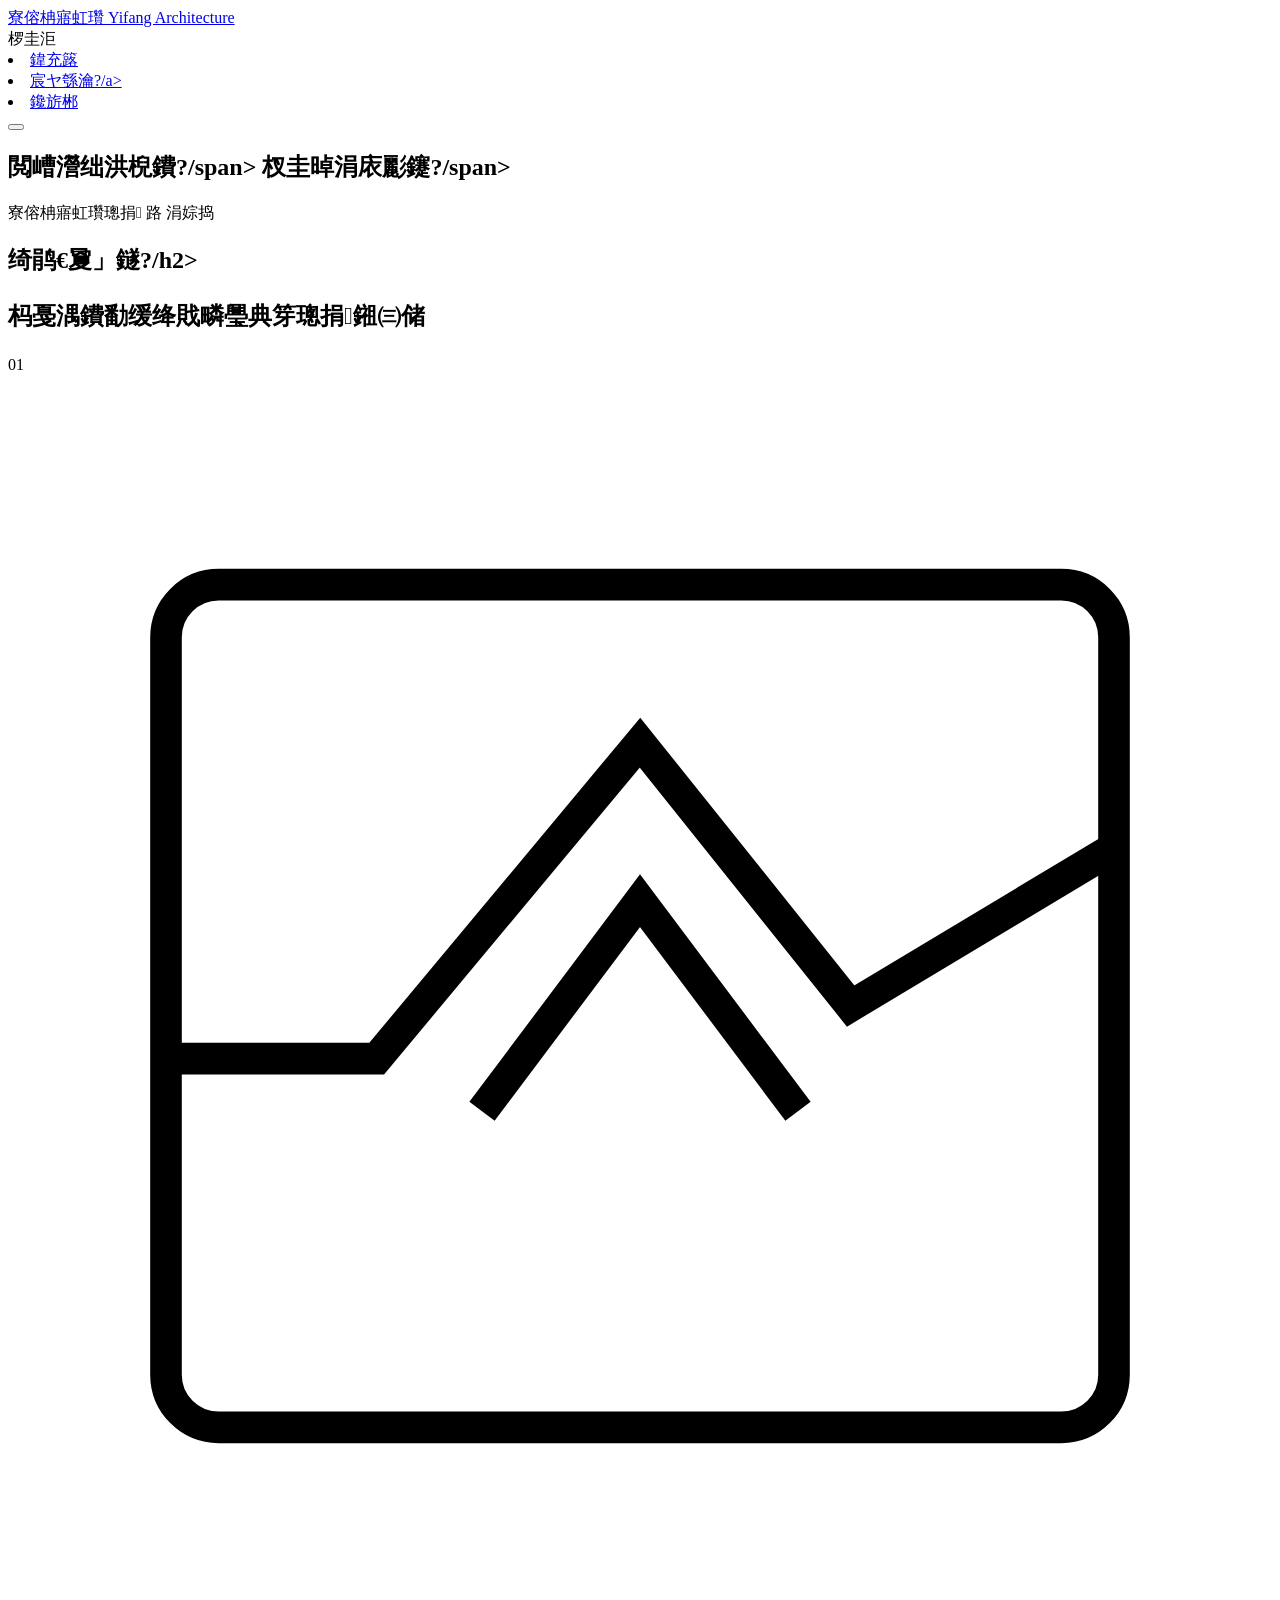
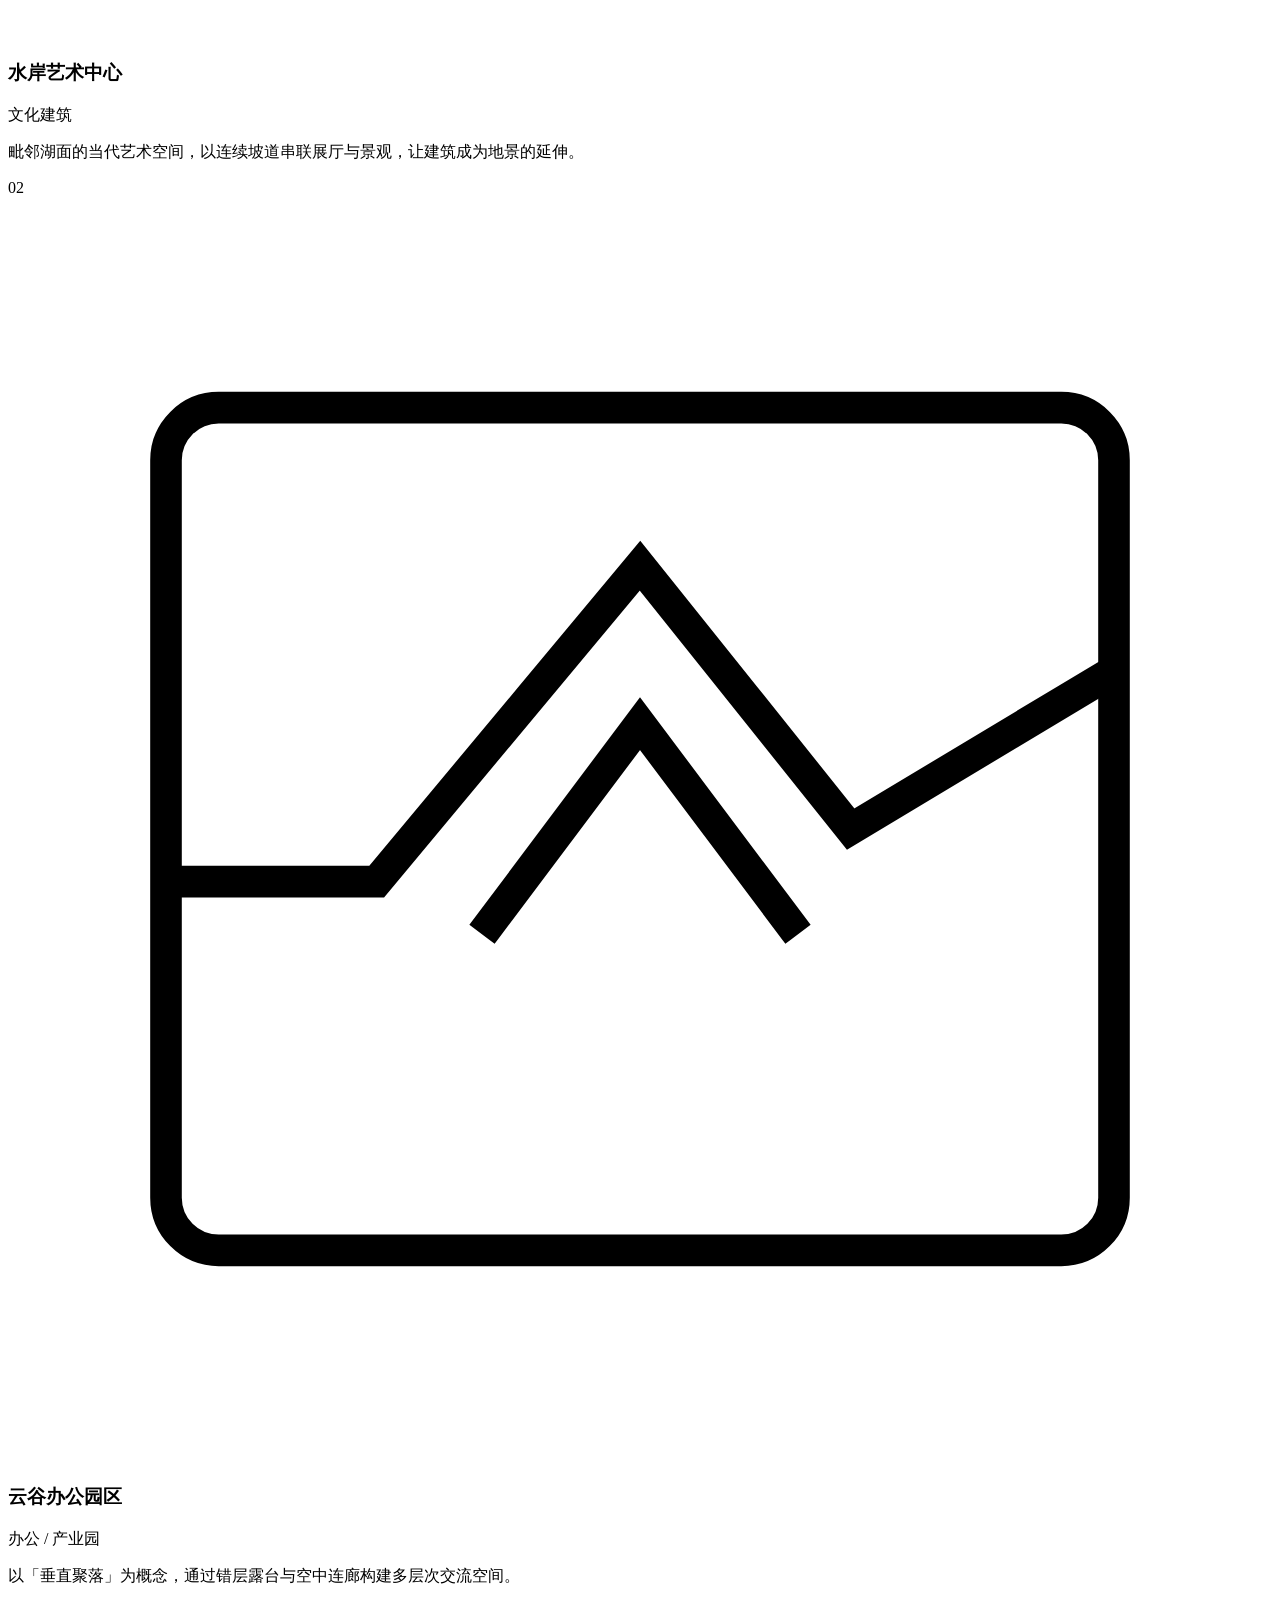
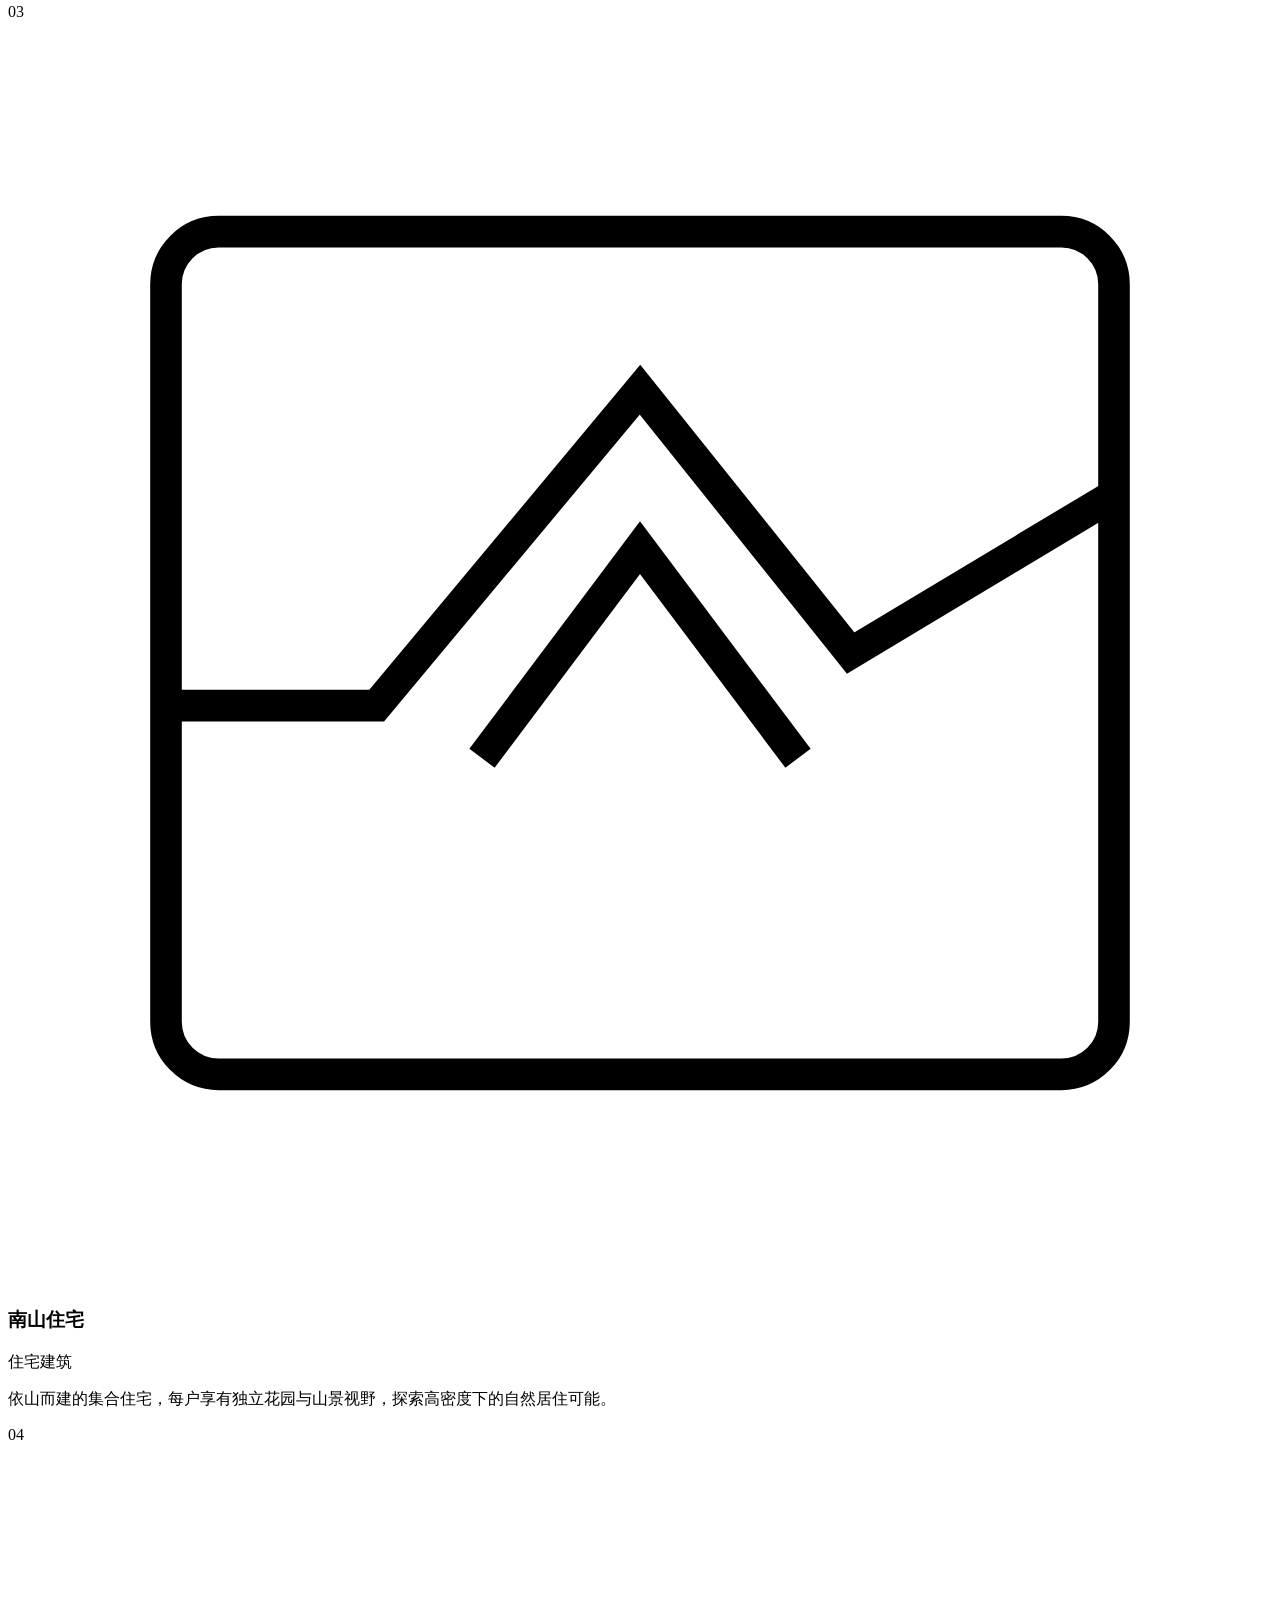
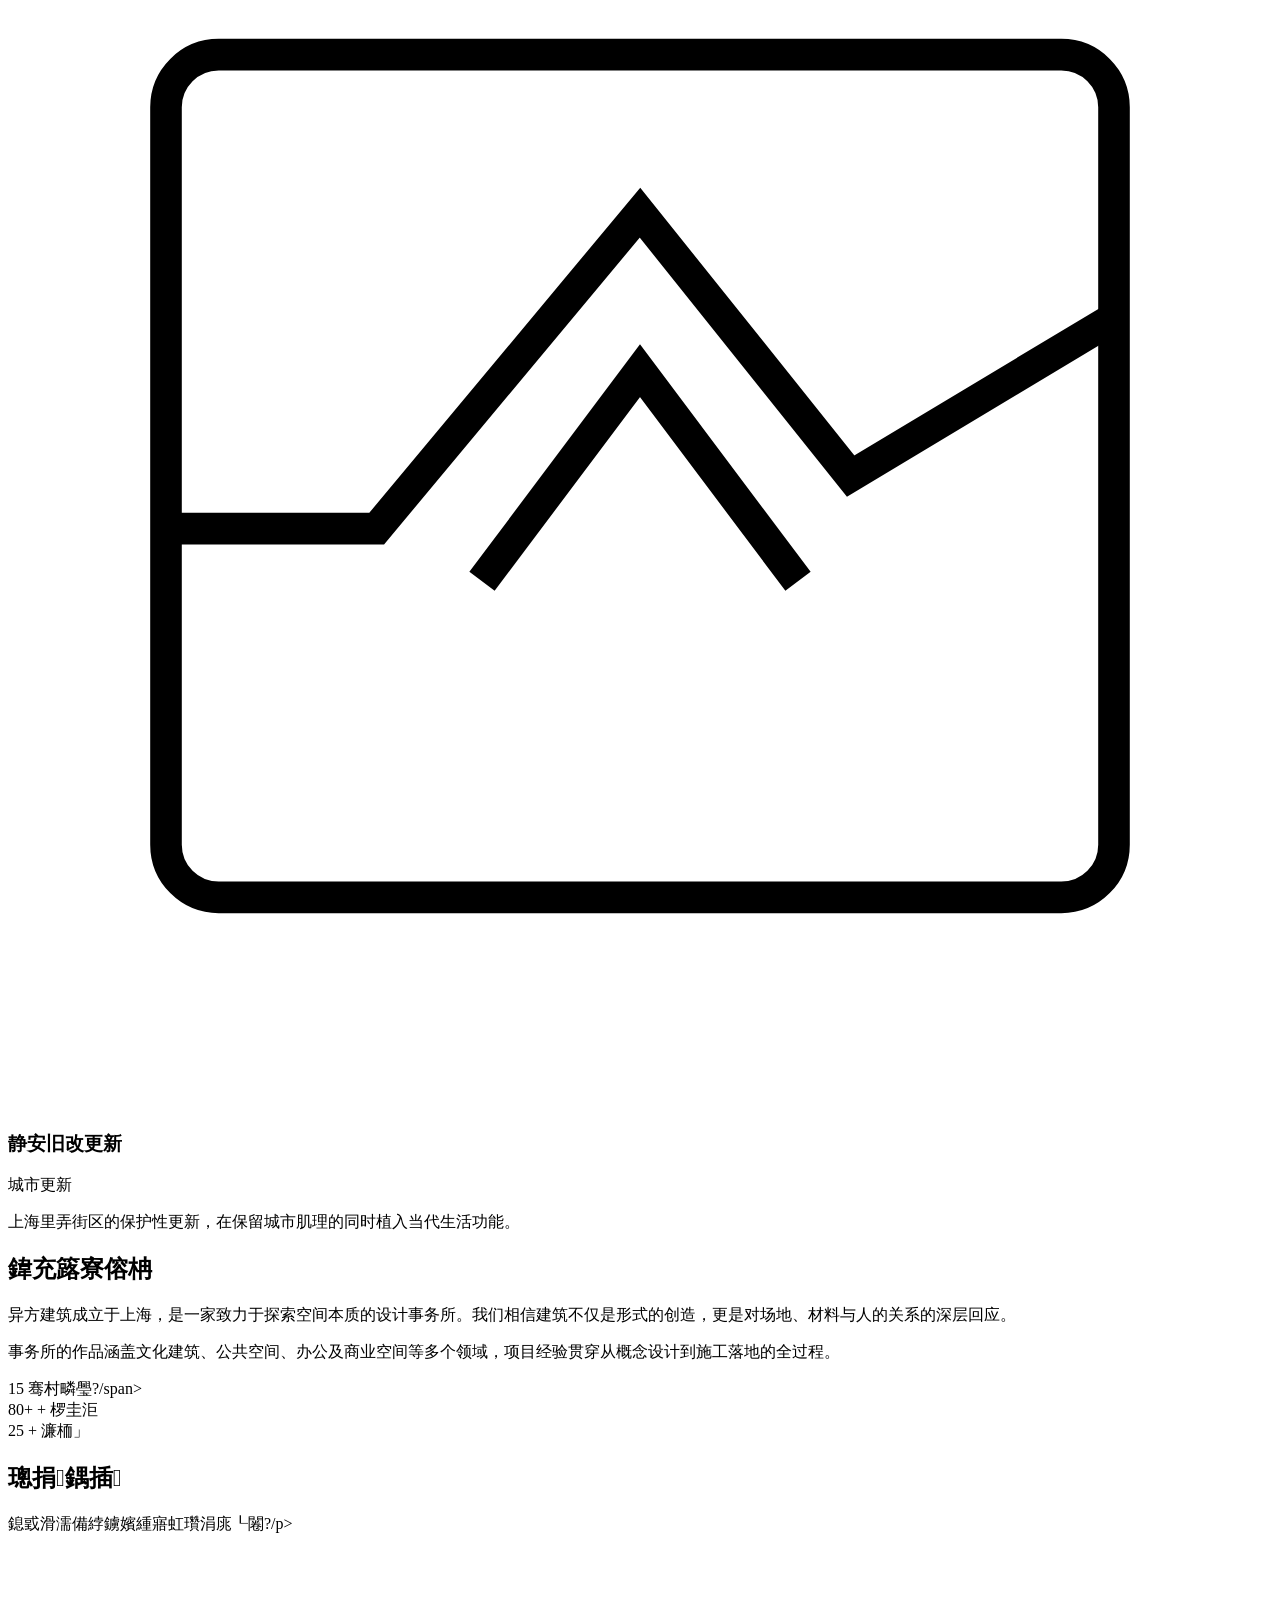
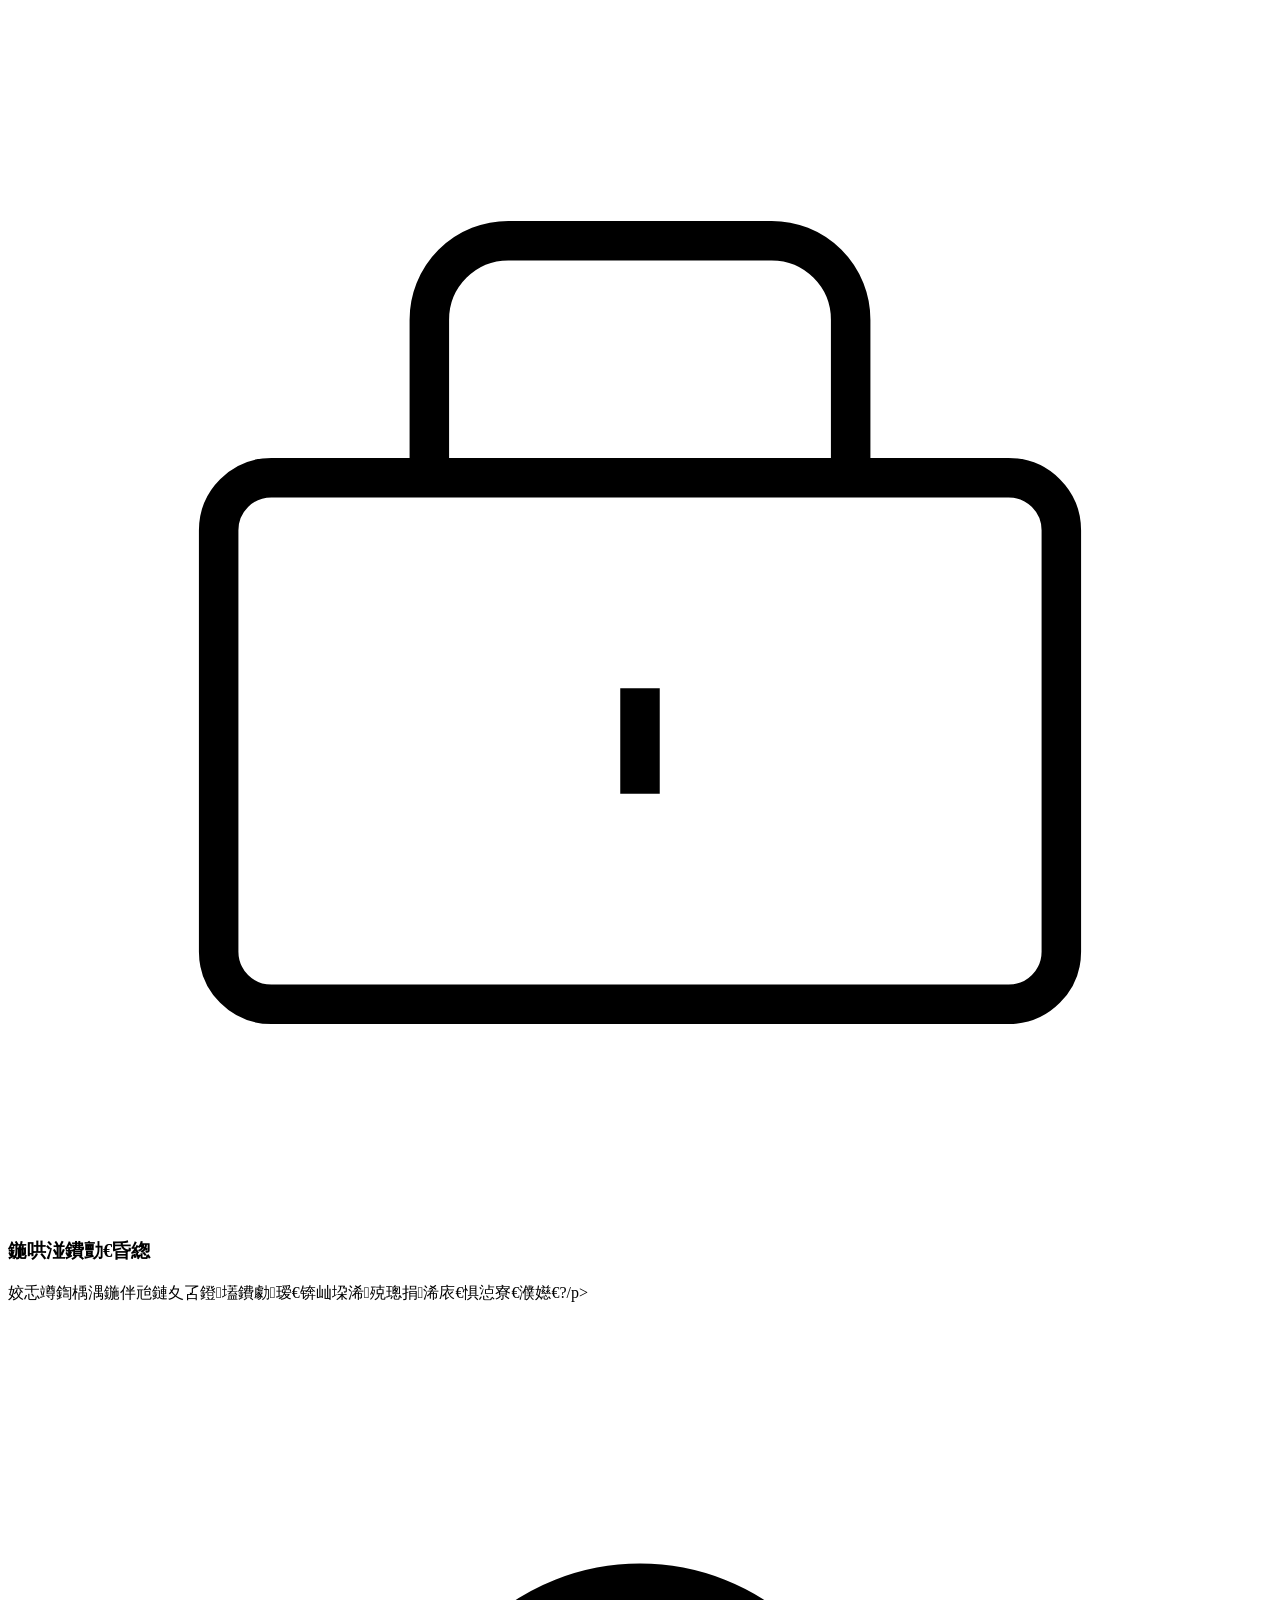
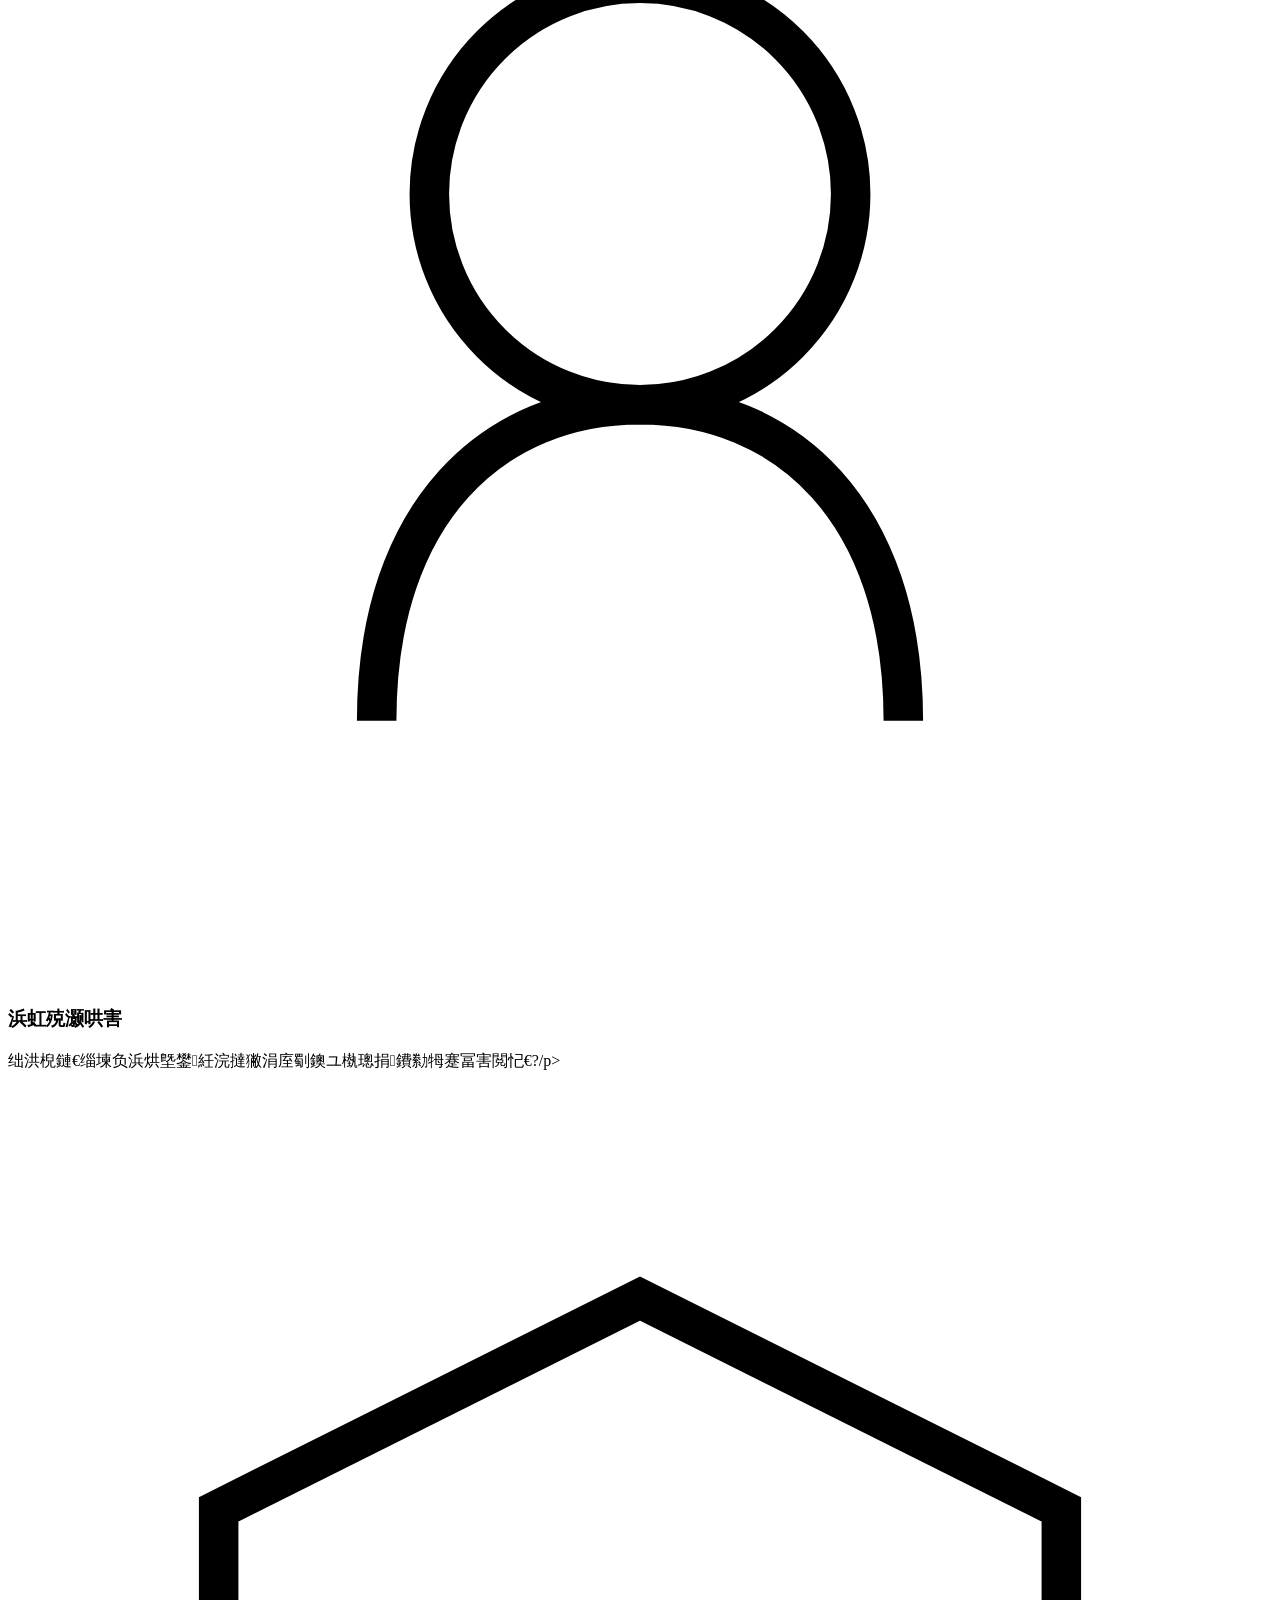
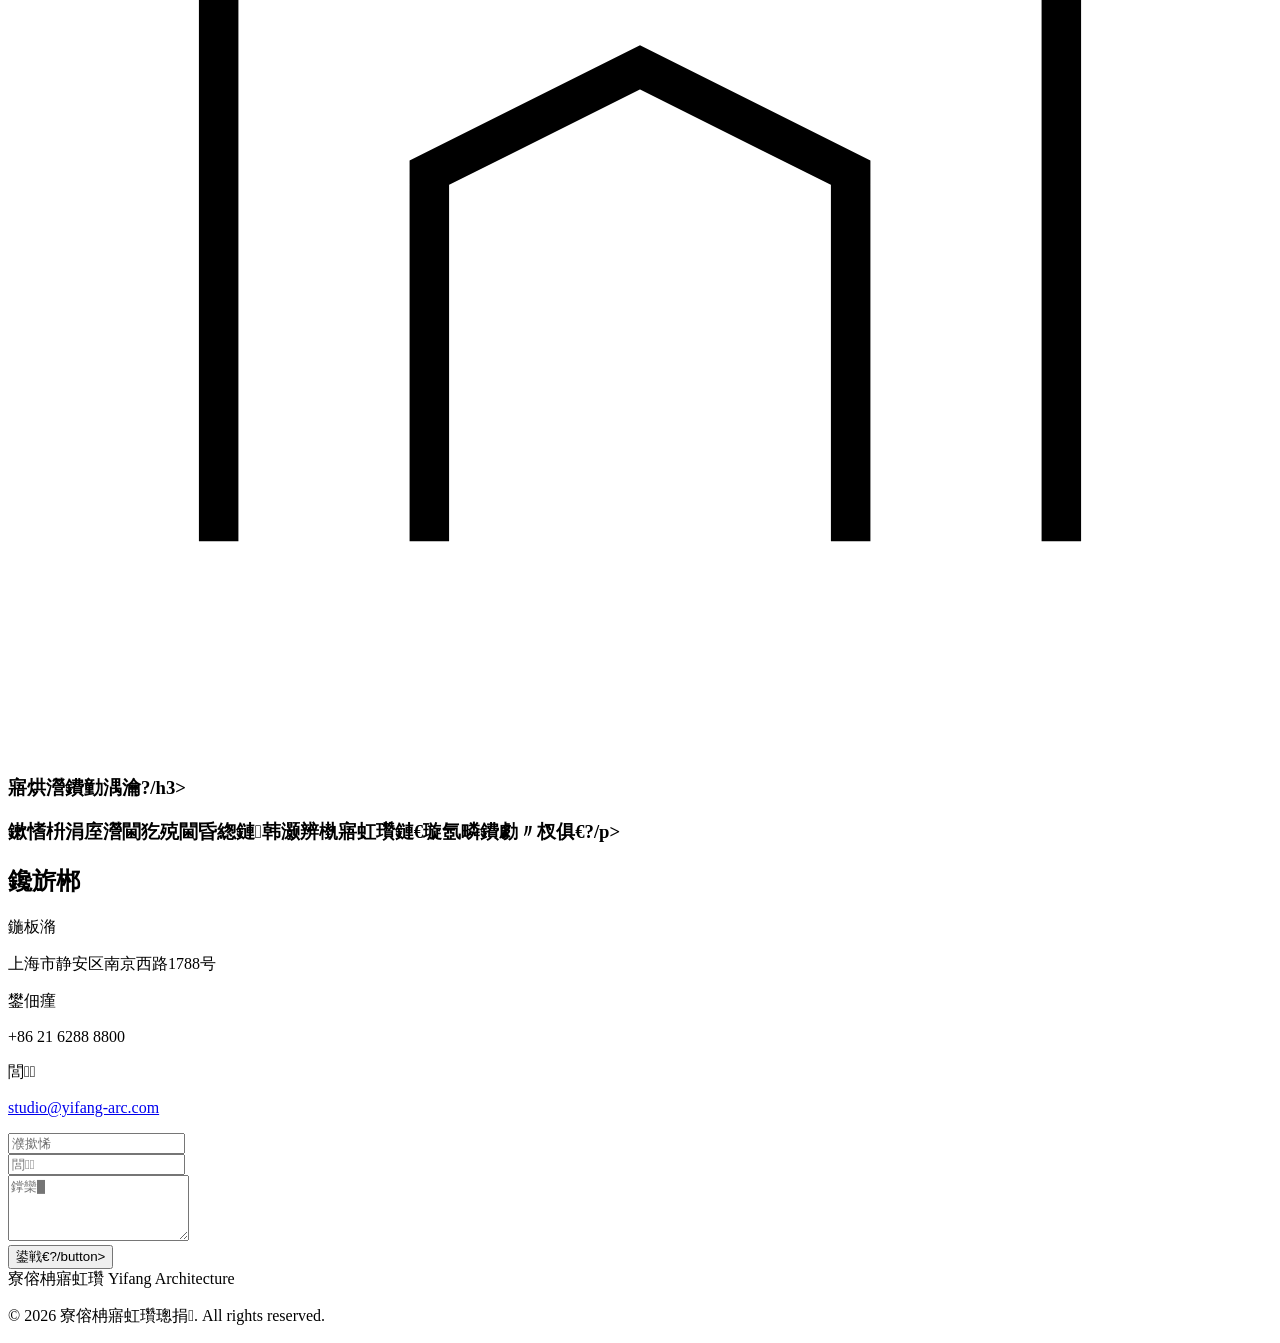
==== index.html @ e9a21ef6 "Add index.html" ====
﻿<!DOCTYPE html>
<html lang="zh-CN">
<head>
    <meta charset="UTF-8">
    <meta name="viewport" content="width=device-width, initial-scale=1.0">
    <title>寮傛柟寤虹瓚璁捐 | Yifang Architecture</title>
    <meta name="description" content="寮傛柟寤虹瓚璁捐 鈥?浠ョ┖闂撮噸鏋勫缓绛戜笌鍩庡競鐨勫叧绯汇€?>
    <link rel="stylesheet" href="css/style.css">
    <link rel="preconnect" href="https://fonts.googleapis.com">
    <script src="https://identity.netlify.com/v1/netlify-identity-widget.js"></script>
    <link href="https://fonts.googleapis.com/css2?family=Noto+Sans+SC:wght@300;400;500;700&family=Inter:wght@300;400;500;600&display=swap" rel="stylesheet">
</head>
<body>
    <!-- Navigation -->
    <header class="site-header">
        <div class="container">
            <div class="logo">
                <a href="/">
                    <span class="logo-zh">寮傛柟寤虹瓚</span>
                    <span class="logo-en">Yifang Architecture</span>
                </a>
            </div>
            <nav class="main-nav" aria-label="涓诲鑸?>
                <ul>
                    <li><a href="#projects" class="active">椤圭洰</a></li>
                    <li><a href="#about">鍏充簬</a></li>
                    <li><a href="#studio">宸ヤ綔瀹?/a></li>
                    <li><a href="#contact">鑱旂郴</a></li>
                </ul>
            </nav>
            <button class="menu-toggle" aria-label="鑿滃崟">
                <span></span><span></span><span></span>
            </button>
        </div>
    </header>

    <!-- Hero -->
    <section class="hero">
        <div class="hero-image">
            <div class="hero-overlay"></div>
        </div>
        <div class="hero-content container">
            <h1 class="hero-title">
                <span class="hero-line">閲嶆瀯绌洪棿鐨?/span>
                <span class="hero-line accent">杈圭晫涓庡彲鑳?/span>
            </h1>
            <p class="hero-subtitle">寮傛柟寤虹瓚璁捐 路 涓婃捣</p>
        </div>
    </section>

    <!-- Projects -->
    <section id="projects" class="section projects-section">
        <div class="container">
            <div class="section-header">
                <h2 class="section-title">绮鹃€夐」鐩?/h2>
                <p class="section-desc">杩戞湡鐨勫缓绛戝疄璺典笌璁捐鎺㈢储</p>
            </div>
            <div class="project-grid" id="projectGrid">
                <!-- Project cards injected by JS -->
            </div>
        </div>
    </section>

    <!-- About -->
    <section id="about" class="section about-section">
        <div class="container">
            <div class="about-content">
                <div class="about-text">
                    <h2 class="section-title">鍏充簬寮傛柟</h2>
                    <p class="about-intro">
                        寮傛柟寤虹瓚鎴愮珛浜庝笂娴凤紝鏄竴瀹惰嚧鍔涗簬鎺㈢储绌洪棿鏈川鐨勮璁′簨鍔℃墍銆?                        鎴戜滑鐩镐俊寤虹瓚涓嶄粎鏄舰寮忕殑鍒涢€狅紝鏇存槸瀵瑰満鍦般€佹潗鏂欎笌浜虹殑鍏崇郴鐨勬繁灞傚洖搴斻€?                    </p>
                    <p>
                        浜嬪姟鎵€鐨勪綔鍝佹兜鐩栨枃鍖栧缓绛戙€佸叕鍏辩┖闂淬€佸姙鍏強鍟嗕笟绌洪棿绛夊涓鍩燂紝
                        椤圭洰缁忛獙璐┛浠庢蹇佃璁″埌鏂藉伐钀藉湴鐨勫叏杩囩▼銆?                    </p>
                    <div class="stats">
                        <div class="stat">
                            <span class="stat-number" data-target="15">0</span>
                            <span class="stat-label">骞村疄璺?/span>
                        </div>
                        <div class="stat">
                            <span class="stat-number" data-target="80">0</span>
                            <span class="stat-label">+ 椤圭洰</span>
                        </div>
                        <div class="stat">
                            <span class="stat-number" data-target="25">0</span>
                            <span class="stat-label">+ 濂栭」</span>
                        </div>
                    </div>
                </div>
            </div>
        </div>
    </section>

    <!-- Studio Philosophy -->
    <section id="studio" class="section studio-section">
        <div class="container">
            <div class="section-header">
                <h2 class="section-title">璁捐鍝插</h2>
                <p class="section-desc">鎴戜滑濡備綍鐪嬪緟寤虹瓚涓庣┖闂?/p>
            </div>
            <div class="philosophy-grid">
                <div class="philosophy-card">
                    <div class="ph-icon">
                        <svg viewBox="0 0 48 48" fill="none" stroke="currentColor" stroke-width="1.5">
                            <rect x="8" y="20" width="32" height="20" rx="2"/>
                            <path d="M16 20V14a3 3 0 0 1 3-3h10a3 3 0 0 1 3 3v6"/>
                            <path d="M24 28v4"/>
                        </svg>
                    </div>
                    <h3>鍦哄湴鐨勯€昏緫</h3>
                    <p>姣忎竴鍧楀湡鍦伴兘鏈夊叾鐙壒鐨勮瑷€锛屾垜浠殑璁捐浠庡€惧惉寮€濮嬨€?/p>
                </div>
                <div class="philosophy-card">
                    <div class="ph-icon">
                        <svg viewBox="0 0 48 48" fill="none" stroke="currentColor" stroke-width="1.5">
                            <circle cx="24" cy="18" r="8"/>
                            <path d="M14 38c0-8 4.5-12 10-12s10 4 10 12"/>
                        </svg>
                    </div>
                    <h3>浜虹殑灏哄害</h3>
                    <p>绌洪棿鏈€缁堜负浜烘墍鐢紝浣撻獙涓庢劅鐭ユ槸璁捐鐨勬牳蹇冨害閲忋€?/p>
                </div>
                <div class="philosophy-card">
                    <div class="ph-icon">
                        <svg viewBox="0 0 48 48" fill="none" stroke="currentColor" stroke-width="1.5">
                            <path d="M8 40V16l16-8 16 8v24"/>
                            <path d="M16 40V26l8-4 8 4v14"/>
                        </svg>
                    </div>
                    <h3>寤烘瀯鐨勭湡瀹?/h3>
                    <p>鏉愭枡涓庢瀯閫犵殑閫昏緫鏈韩灏辨槸寤虹瓚鏈€璇氬疄鐨勮〃杈俱€?/p>
                </div>
            </div>
        </div>
    </section>

    <!-- Contact -->
    <section id="contact" class="section contact-section">
        <div class="container">
            <div class="contact-grid">
                <div class="contact-info">
                    <h2 class="section-title">鑱旂郴</h2>
                    <div class="contact-item">
                        <span class="contact-label">鍦板潃</span>
                        <p>涓婃捣甯傞潤瀹夊尯鍗椾含瑗胯矾1788鍙?/p>
                    </div>
                    <div class="contact-item">
                        <span class="contact-label">鐢佃瘽</span>
                        <p>+86 21 6288 8800</p>
                    </div>
                    <div class="contact-item">
                        <span class="contact-label">閭</span>
                        <p><a href="mailto:studio@yifang-arc.com">studio@yifang-arc.com</a></p>
                    </div>
                </div>
                <form class="contact-form" id="contactForm" netlify>
                    <div class="form-group">
                        <input type="text" name="name" placeholder="濮撳悕" required>
                    </div>
                    <div class="form-group">
                        <input type="email" name="email" placeholder="閭" required>
                    </div>
                    <div class="form-group">
                        <textarea name="message" rows="4" placeholder="鐣欒█" required></textarea>
                    </div>
                    <button type="submit" class="btn btn-primary">鍙戦€?/button>
                </form>
            </div>
        </div>
    </section>

    <!-- Footer -->
    <footer class="site-footer">
        <div class="container">
            <div class="footer-content">
                <div class="footer-brand">
                    <span class="logo-zh">寮傛柟寤虹瓚</span>
                    <span class="logo-en">Yifang Architecture</span>
                </div>
                <p class="footer-copy">&copy; 2026 寮傛柟寤虹瓚璁捐. All rights reserved.</p>
            </div>
        </div>
    </footer>

    <script src="js/main.js"></script>
</body>
</html>
---- css/style.css ----
﻿:root {
    --black: #1a1a1a;
    --white: #ffffff;
    --gray-100: #f5f5f5;
    --gray-200: #e5e5e5;
    --gray-300: #d4d4d4;
    --gray-400: #a3a3a3;
    --gray-500: #737373;
    --gray-600: #525252;
    --gray-700: #404040;
    --gray-800: #262626;
    --accent: #c8a46d;
    --accent-light: #dfc294;
    --font-zh: 'Noto Sans SC', -apple-system, 'PingFang SC', 'Microsoft YaHei', sans-serif;
    --font-en: 'Inter', -apple-system, sans-serif;
    --max-w: 1200px;
    --header-h: 72px;
}

* {
    margin: 0;
    padding: 0;
    box-sizing: border-box;
}

html {
    scroll-behavior: smooth;
}

body {
    font-family: var(--font-zh);
    color: var(--gray-800);
    background: var(--white);
    line-height: 1.7;
    -webkit-font-smoothing: antialiased;
}

.container {
    max-width: var(--max-w);
    margin: 0 auto;
    padding: 0 24px;
}

.site-header {
    position: fixed;
    top: 0;
    left: 0;
    right: 0;
    z-index: 100;
    height: var(--header-h);
    background: transparent;
    transition: background 0.35s ease, box-shadow 0.35s ease;
}

.site-header.scrolled {
    background: rgba(255,255,255,0.95);
    -webkit-backdrop-filter: blur(12px);
    backdrop-filter: blur(12px);
    box-shadow: 0 1px 0 var(--gray-200);
}

.site-header .container {
    display: flex;
    align-items: center;
    justify-content: space-between;
    height: var(--header-h);
}

.logo a {
    display: flex;
    flex-direction: column;
    text-decoration: none;
    line-height: 1.2;
}

.logo-zh {
    font-size: 20px;
    font-weight: 700;
    color: var(--white);
    transition: color 0.3s;
}

.scrolled .logo-zh {
    color: var(--black);
}

.logo-en {
    font-family: var(--font-en);
    font-size: 11px;
    font-weight: 400;
    letter-spacing: 0.08em;
    color: rgba(255,255,255,0.6);
    text-transform: uppercase;
    transition: color 0.3s;
}

.scrolled .logo-en {
    color: var(--gray-400);
}

.main-nav ul {
    display: flex;
    list-style: none;
    gap: 36px;
}

.main-nav a {
    font-size: 14px;
    font-weight: 500;
    color: rgba(255,255,255,0.85);
    text-decoration: none;
    letter-spacing: 0.02em;
    padding: 4px 0;
    position: relative;
    transition: color 0.3s;
}

.scrolled .main-nav a {
    color: var(--gray-600);
}

.main-nav a::after {
    content: '';
    position: absolute;
    bottom: 0;
    left: 0;
    width: 0;
    height: 1px;
    background: var(--accent);
    transition: width 0.3s;
}

.main-nav a:hover::after,
.main-nav a.active::after {
    width: 100%;
}

.main-nav a:hover,
.main-nav a.active {
    color: var(--white);
}

.scrolled .main-nav a:hover,
.scrolled .main-nav a.active {
    color: var(--black);
}

.menu-toggle {
    display: none;
    background: none;
    border: none;
    cursor: pointer;
    padding: 8px;
    flex-direction: column;
    gap: 5px;
}

.menu-toggle span {
    display: block;
    width: 24px;
    height: 1.5px;
    background: var(--white);
    transition: all 0.3s;
    border-radius: 1px;
}

.scrolled .menu-toggle span {
    background: var(--black);
}

.hero {
    position: relative;
    height: 100vh;
    min-height: 600px;
    display: flex;
    align-items: center;
    overflow: hidden;
}

.hero-image {
    position: absolute;
    inset: 0;
    background: var(--gray-800);
}

.hero-image::before {
    content: '';
    position: absolute;
    inset: 0;
    background:
        linear-gradient(135deg, #2c2c2c 0%, #1a1a1a 30%, #333 50%, #1a1a1a 70%, #2c2c2c 100%);
    opacity: 0.6;
}

.hero-image::after {
    content: '';
    position: absolute;
    inset: 0;
    background:
        radial-gradient(ellipse at 70% 40%, rgba(200,164,109,0.08) 0%, transparent 60%),
        linear-gradient(180deg, transparent 40%, rgba(0,0,0,0.4) 100%);
}

.hero-overlay {
    position: absolute;
    inset: 0;
    background: repeating-linear-gradient(
        90deg,
        transparent 0px,
        transparent 120px,
        rgba(255,255,255,0.02) 120px,
        rgba(255,255,255,0.02) 121px
    );
}

.hero-content {
    position: relative;
    z-index: 2;
}

.hero-title {
    display: flex;
    flex-direction: column;
    gap: 4px;
}

.hero-line {
    font-size: clamp(40px, 7vw, 80px);
    font-weight: 300;
    letter-spacing: 0.04em;
    color: var(--white);
    line-height: 1.1;
}

.hero-line.accent {
    font-weight: 700;
    color: var(--accent);
    font-size: clamp(48px, 8vw, 96px);
}

.hero-subtitle {
    margin-top: 24px;
    font-family: var(--font-en);
    font-size: 14px;
    letter-spacing: 0.15em;
    color: rgba(255,255,255,0.5);
    text-transform: uppercase;
}

.section {
    padding: 100px 0;
}

.section-header {
    margin-bottom: 60px;
    max-width: 480px;
}

.section-title {
    font-size: 32px;
    font-weight: 700;
    color: var(--black);
    margin-bottom: 12px;
    letter-spacing: 0.01em;
}

.section-desc {
    font-size: 15px;
    color: var(--gray-400);
    font-weight: 400;
}

.project-grid {
    display: grid;
    grid-template-columns: repeat(2, 1fr);
    gap: 2px;
    background: var(--gray-200);
}

.project-card {
    position: relative;
    background: var(--white);
    padding: 60px 40px;
    cursor: pointer;
    transition: background 0.3s;
    overflow: hidden;
}

.project-card::before {
    content: '';
    position: absolute;
    inset: 0;
    background: var(--gray-100);
    opacity: 0;
    transition: opacity 0.4s;
}

.project-card:hover::before {
    opacity: 1;
}

.project-card > * {
    position: relative;
    z-index: 1;
}

.project-number {
    font-family: var(--font-en);
    font-size: 12px;
    color: var(--gray-400);
    letter-spacing: 0.1em;
    margin-bottom: 16px;
    display: block;
}

.project-card h3 {
    font-size: 22px;
    font-weight: 500;
    color: var(--black);
    margin-bottom: 8px;
}

.project-type {
    font-size: 13px;
    color: var(--gray-400);
    margin-bottom: 20px;
}

.project-desc {
    font-size: 14px;
    color: var(--gray-500);
    line-height: 1.8;
    max-width: 340px;
}

.project-card .project-thumb {
    width: 100%;
    height: 200px;
    margin-bottom: 20px;
    background: var(--gray-100);
    border-radius: 4px;
    overflow: hidden;
    display: flex;
    align-items: center;
    justify-content: center;
}

.project-card .project-thumb svg {
    width: 48px;
    height: 48px;
    color: var(--gray-300);
}

.about-section {
    background: var(--gray-100);
}

.about-content {
    max-width: 720px;
}

.about-text p {
    font-size: 15px;
    color: var(--gray-600);
    line-height: 2;
    margin-bottom: 16px;
}

.about-intro {
    font-size: 18px !important;
    color: var(--black) !important;
    font-weight: 500;
    line-height: 1.9 !important;
}

.stats {
    display: flex;
    gap: 60px;
    margin-top: 48px;
    padding-top: 40px;
    border-top: 1px solid var(--gray-200);
}

.stat-number {
    font-family: var(--font-en);
    font-size: 40px;
    font-weight: 300;
    color: var(--accent);
    display: block;
    line-height: 1;
    margin-bottom: 6px;
}

.stat-label {
    font-size: 13px;
    color: var(--gray-400);
}

.philosophy-grid {
    display: grid;
    grid-template-columns: repeat(3, 1fr);
    gap: 40px;
}

.philosophy-card {
    padding: 40px;
    background: var(--gray-100);
    border-radius: 4px;
    transition: background 0.3s, transform 0.3s;
}

.philosophy-card:hover {
    background: var(--black);
    transform: translateY(-4px);
}

.philosophy-card:hover h3,
.philosophy-card:hover p {
    color: var(--white);
}

.philosophy-card:hover .ph-icon {
    color: var(--accent);
}

.ph-icon {
    width: 48px;
    height: 48px;
    color: var(--gray-300);
    margin-bottom: 24px;
    transition: color 0.3s;
}

.ph-icon svg {
    width: 100%;
    height: 100%;
}

.philosophy-card h3 {
    font-size: 18px;
    font-weight: 500;
    color: var(--black);
    margin-bottom: 12px;
    transition: color 0.3s;
}

.philosophy-card p {
    font-size: 14px;
    color: var(--gray-500);
    line-height: 1.8;
    transition: color 0.3s;
}

.contact-section {
    background: var(--white);
}

.contact-grid {
    display: grid;
    grid-template-columns: 1fr 1fr;
    gap: 80px;
}

.contact-item {
    margin-bottom: 28px;
}

.contact-label {
    font-size: 12px;
    font-weight: 500;
    color: var(--gray-400);
    letter-spacing: 0.08em;
    text-transform: uppercase;
    display: block;
    margin-bottom: 4px;
}

.contact-item p,
.contact-item a {
    font-size: 15px;
    color: var(--gray-700);
    text-decoration: none;
}

.contact-item a:hover {
    color: var(--accent);
}

.form-group {
    margin-bottom: 20px;
}

.form-group input,
.form-group textarea {
    width: 100%;
    padding: 14px 16px;
    border: 1px solid var(--gray-200);
    border-radius: 4px;
    font-family: var(--font-zh);
    font-size: 14px;
    background: var(--white);
    color: var(--gray-800);
    transition: border-color 0.3s;
    outline: none;
}

.form-group input:focus,
.form-group textarea:focus {
    border-color: var(--accent);
}

.form-group input::placeholder,
.form-group textarea::placeholder {
    color: var(--gray-400);
}

.btn {
    padding: 14px 40px;
    font-family: var(--font-zh);
    font-size: 14px;
    font-weight: 500;
    border: none;
    border-radius: 4px;
    cursor: pointer;
    transition: all 0.3s;
}

.btn-primary {
    background: var(--black);
    color: var(--white);
}

.btn-primary:hover {
    background: var(--accent);
}

.site-footer {
    padding: 48px 0;
    background: var(--black);
}

.footer-content {
    display: flex;
    align-items: center;
    justify-content: space-between;
}

.footer-brand {
    display: flex;
    flex-direction: column;
    gap: 2px;
}

.footer-brand .logo-zh {
    font-size: 16px;
    color: var(--white);
}

.footer-brand .logo-en {
    font-size: 10px;
    color: var(--gray-500);
}

.footer-copy {
    font-size: 13px;
    color: var(--gray-500);
}

@media (max-width: 768px) {
    .main-nav {
        position: fixed;
        top: 0;
        right: -100%;
        width: 280px;
        height: 100vh;
        background: var(--white);
        padding: 80px 40px 40px;
        transition: right 0.35s ease;
        box-shadow: -4px 0 20px rgba(0,0,0,0.08);
    }

    .main-nav.open {
        right: 0;
    }

    .main-nav ul {
        flex-direction: column;
        gap: 24px;
    }

    .main-nav a {
        font-size: 18px;
        color: var(--black) !important;
    }

    .menu-toggle {
        display: flex;
    }

    .project-grid {
        grid-template-columns: 1fr;
    }

    .philosophy-grid {
        grid-template-columns: 1fr;
        gap: 16px;
    }

    .contact-grid {
        grid-template-columns: 1fr;
        gap: 48px;
    }

    .stats {
        gap: 32px;
    }

    .section {
        padding: 60px 0;
    }

    .project-card {
        padding: 36px 24px;
    }

    .hero-line.accent {
        font-size: clamp(36px, 10vw, 56px);
    }

    .hero-line {
        font-size: clamp(28px, 7vw, 40px);
    }
}

.project-card,
.philosophy-card {
    opacity: 0;
    transform: translateY(20px);
    animation: fadeUp 0.6s ease forwards;
}

.project-card:nth-child(1) { animation-delay: 0.05s; }
.project-card:nth-child(2) { animation-delay: 0.1s; }
.project-card:nth-child(3) { animation-delay: 0.15s; }
.project-card:nth-child(4) { animation-delay: 0.2s; }

.philosophy-card:nth-child(1) { animation-delay: 0.1s; }
.philosophy-card:nth-child(2) { animation-delay: 0.2s; }
.philosophy-card:nth-child(3) { animation-delay: 0.3s; }

@keyframes fadeUp {
    to {
        opacity: 1;
        transform: translateY(0);
    }
}

.animate-in {
    opacity: 0;
    transform: translateY(24px);
    transition: opacity 0.7s ease, transform 0.7s ease;
}

.animate-in.visible {
    opacity: 1;
    transform: translateY(0);
}

.form-success {
    padding: 16px;
    background: rgba(200,164,109,0.1);
    color: var(--accent);
    border-radius: 4px;
    font-size: 14px;
    text-align: center;
    display: none;
}
.form-success.show {
    display: block;
}
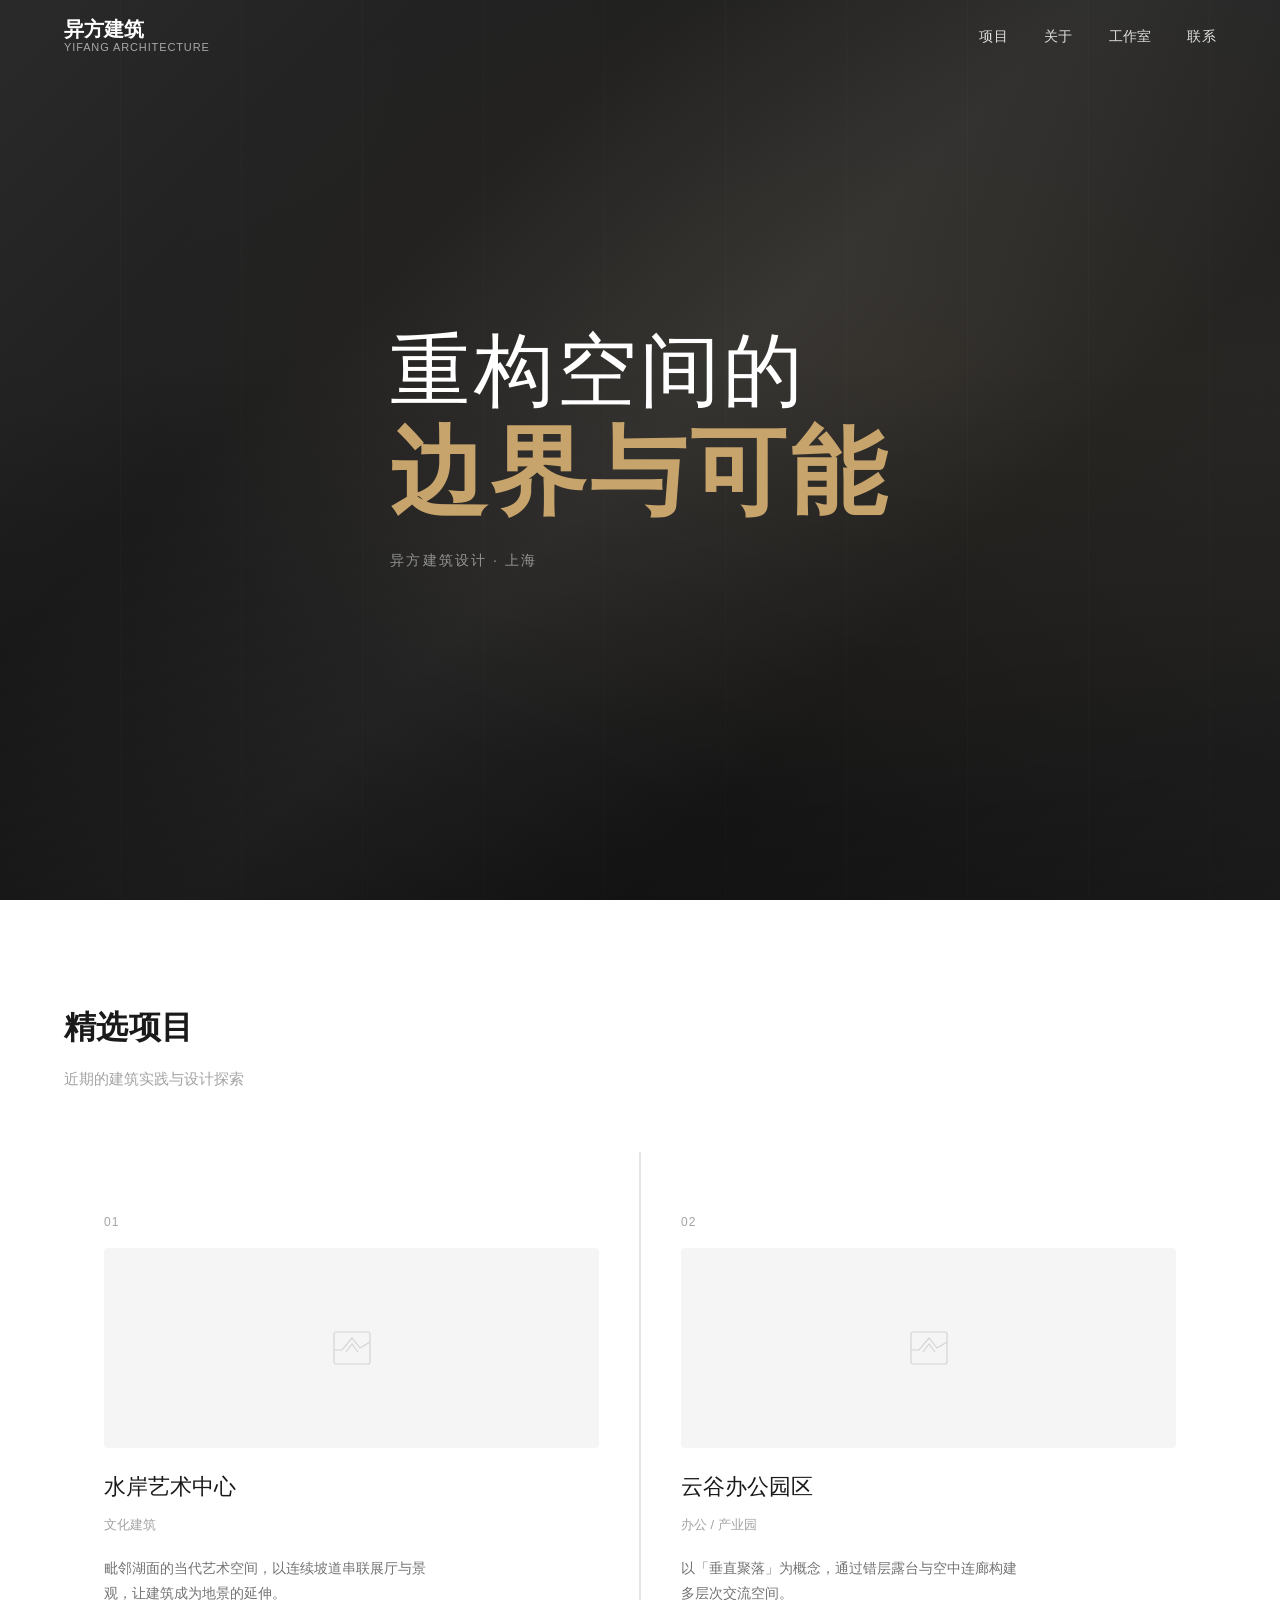
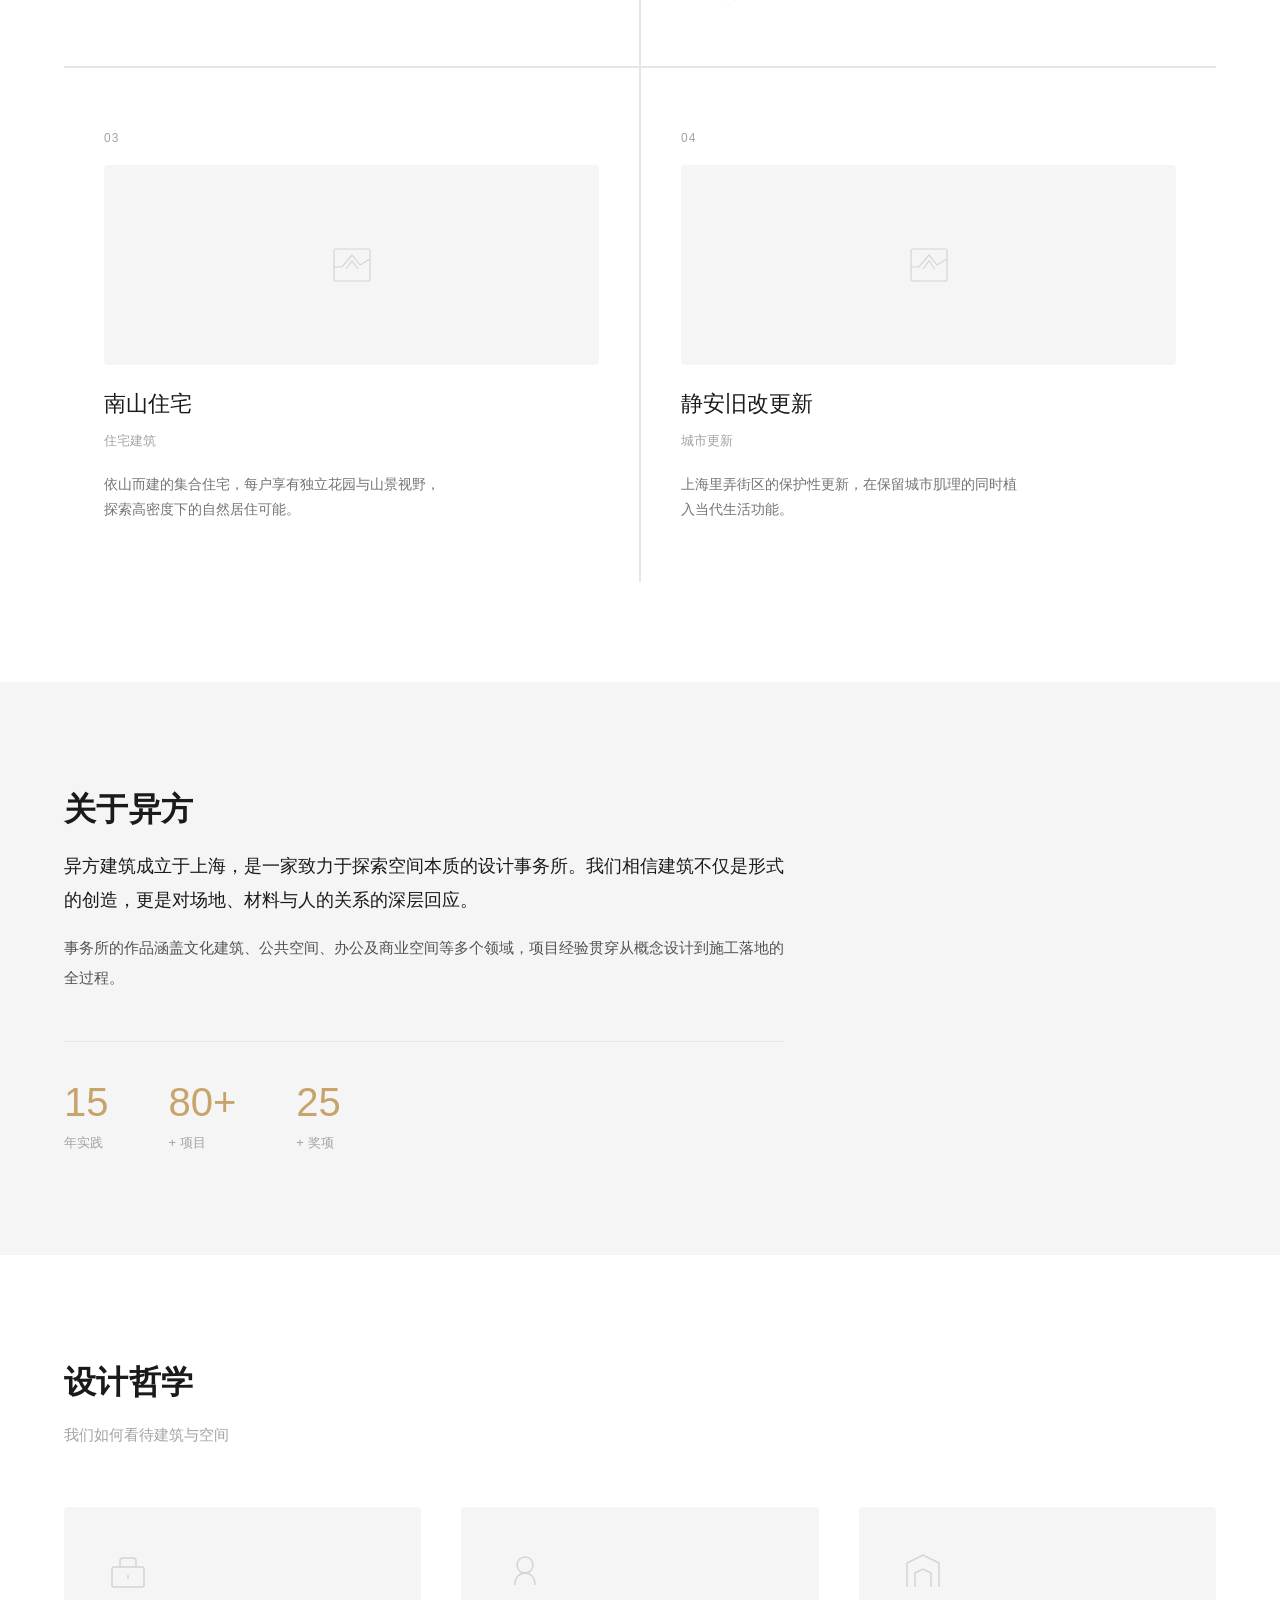
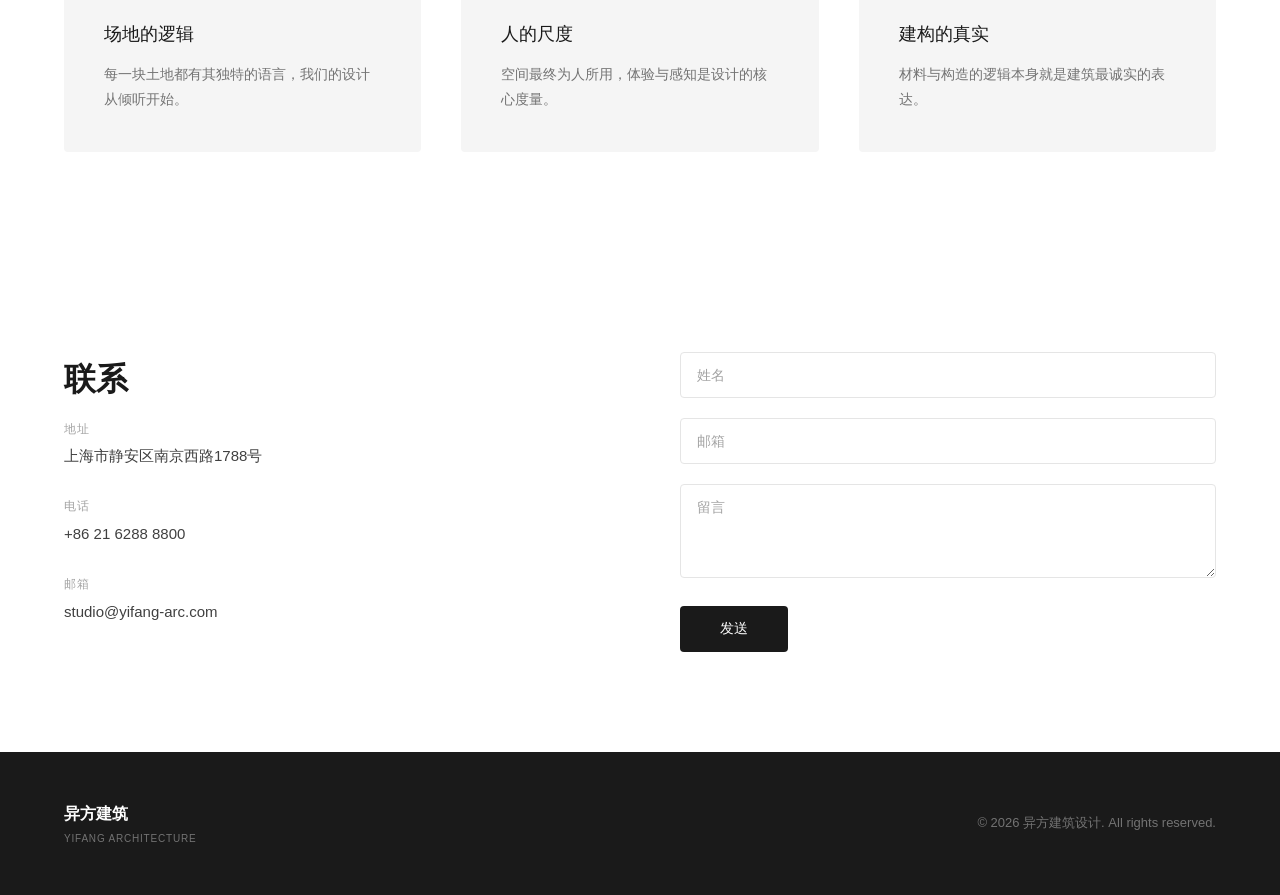
==== commit fa22e043: "fix: repair mojibake in index.html" ====
--- a/index.html
+++ b/index.html
@@ -1,10 +1,10 @@
-﻿<!DOCTYPE html>
+<!DOCTYPE html>
 <html lang="zh-CN">
 <head>
     <meta charset="UTF-8">
     <meta name="viewport" content="width=device-width, initial-scale=1.0">
-    <title>寮傛柟寤虹瓚璁捐 | Yifang Architecture</title>
-    <meta name="description" content="寮傛柟寤虹瓚璁捐 鈥?浠ョ┖闂撮噸鏋勫缓绛戜笌鍩庡競鐨勫叧绯汇€?>
+    <title>异方建筑设计 | Yifang Architecture</title>
+    <meta name="description" content="异方建筑设计 — 以空间重构建筑与城市的关系。">
     <link rel="stylesheet" href="css/style.css">
     <link rel="preconnect" href="https://fonts.googleapis.com">
     <script src="https://identity.netlify.com/v1/netlify-identity-widget.js"></script>
@@ -16,19 +16,19 @@
         <div class="container">
             <div class="logo">
                 <a href="/">
-                    <span class="logo-zh">寮傛柟寤虹瓚</span>
+                    <span class="logo-zh">异方建筑</span>
                     <span class="logo-en">Yifang Architecture</span>
                 </a>
             </div>
-            <nav class="main-nav" aria-label="涓诲鑸?>
+            <nav class="main-nav" aria-label="主导航">
                 <ul>
-                    <li><a href="#projects" class="active">椤圭洰</a></li>
-                    <li><a href="#about">鍏充簬</a></li>
-                    <li><a href="#studio">宸ヤ綔瀹?/a></li>
-                    <li><a href="#contact">鑱旂郴</a></li>
+                    <li><a href="#projects" class="active">项目</a></li>
+                    <li><a href="#about">关于</a></li>
+                    <li><a href="#studio">工作室</a></li>
+                    <li><a href="#contact">联系</a></li>
                 </ul>
             </nav>
-            <button class="menu-toggle" aria-label="鑿滃崟">
+            <button class="menu-toggle" aria-label="菜单">
                 <span></span><span></span><span></span>
             </button>
         </div>
@@ -41,10 +41,10 @@
         </div>
         <div class="hero-content container">
             <h1 class="hero-title">
-                <span class="hero-line">閲嶆瀯绌洪棿鐨?/span>
-                <span class="hero-line accent">杈圭晫涓庡彲鑳?/span>
+                <span class="hero-line">重构空间的</span>
+                <span class="hero-line accent">边界与可能</span>
             </h1>
-            <p class="hero-subtitle">寮傛柟寤虹瓚璁捐 路 涓婃捣</p>
+            <p class="hero-subtitle">异方建筑设计 · 上海</p>
         </div>
     </section>
 
@@ -52,8 +52,8 @@
     <section id="projects" class="section projects-section">
         <div class="container">
             <div class="section-header">
-                <h2 class="section-title">绮鹃€夐」鐩?/h2>
-                <p class="section-desc">杩戞湡鐨勫缓绛戝疄璺典笌璁捐鎺㈢储</p>
+                <h2 class="section-title">精选项目</h2>
+                <p class="section-desc">近期的建筑实践与设计探索</p>
             </div>
             <div class="project-grid" id="projectGrid">
                 <!-- Project cards injected by JS -->
@@ -66,24 +66,27 @@
         <div class="container">
             <div class="about-content">
                 <div class="about-text">
-                    <h2 class="section-title">鍏充簬寮傛柟</h2>
+                    <h2 class="section-title">关于异方</h2>
                     <p class="about-intro">
-                        寮傛柟寤虹瓚鎴愮珛浜庝笂娴凤紝鏄竴瀹惰嚧鍔涗簬鎺㈢储绌洪棿鏈川鐨勮璁′簨鍔℃墍銆?                        鎴戜滑鐩镐俊寤虹瓚涓嶄粎鏄舰寮忕殑鍒涢€狅紝鏇存槸瀵瑰満鍦般€佹潗鏂欎笌浜虹殑鍏崇郴鐨勬繁灞傚洖搴斻€?                    </p>
+                        异方建筑成立于上海，是一家致力于探索空间本质的设计事务所。
+                        我们相信建筑不仅是形式的创造，更是对场地、材料与人的关系的深层回应。
+                    </p>
                     <p>
-                        浜嬪姟鎵€鐨勪綔鍝佹兜鐩栨枃鍖栧缓绛戙€佸叕鍏辩┖闂淬€佸姙鍏強鍟嗕笟绌洪棿绛夊涓鍩燂紝
-                        椤圭洰缁忛獙璐┛浠庢蹇佃璁″埌鏂藉伐钀藉湴鐨勫叏杩囩▼銆?                    </p>
+                        事务所的作品涵盖文化建筑、公共空间、办公及商业空间等多个领域，
+                        项目经验贯穿从概念设计到施工落地的全过程。
+                    </p>
                     <div class="stats">
                         <div class="stat">
                             <span class="stat-number" data-target="15">0</span>
-                            <span class="stat-label">骞村疄璺?/span>
+                            <span class="stat-label">年实践</span>
                         </div>
                         <div class="stat">
                             <span class="stat-number" data-target="80">0</span>
-                            <span class="stat-label">+ 椤圭洰</span>
+                            <span class="stat-label">+ 项目</span>
                         </div>
                         <div class="stat">
                             <span class="stat-number" data-target="25">0</span>
-                            <span class="stat-label">+ 濂栭」</span>
+                            <span class="stat-label">+ 奖项</span>
                         </div>
                     </div>
                 </div>
@@ -95,8 +98,8 @@
     <section id="studio" class="section studio-section">
         <div class="container">
             <div class="section-header">
-                <h2 class="section-title">璁捐鍝插</h2>
-                <p class="section-desc">鎴戜滑濡備綍鐪嬪緟寤虹瓚涓庣┖闂?/p>
+                <h2 class="section-title">设计哲学</h2>
+                <p class="section-desc">我们如何看待建筑与空间</p>
             </div>
             <div class="philosophy-grid">
                 <div class="philosophy-card">
@@ -107,8 +110,8 @@
                             <path d="M24 28v4"/>
                         </svg>
                     </div>
-                    <h3>鍦哄湴鐨勯€昏緫</h3>
-                    <p>姣忎竴鍧楀湡鍦伴兘鏈夊叾鐙壒鐨勮瑷€锛屾垜浠殑璁捐浠庡€惧惉寮€濮嬨€?/p>
+                    <h3>场地的逻辑</h3>
+                    <p>每一块土地都有其独特的语言，我们的设计从倾听开始。</p>
                 </div>
                 <div class="philosophy-card">
                     <div class="ph-icon">
@@ -117,8 +120,8 @@
                             <path d="M14 38c0-8 4.5-12 10-12s10 4 10 12"/>
                         </svg>
                     </div>
-                    <h3>浜虹殑灏哄害</h3>
-                    <p>绌洪棿鏈€缁堜负浜烘墍鐢紝浣撻獙涓庢劅鐭ユ槸璁捐鐨勬牳蹇冨害閲忋€?/p>
+                    <h3>人的尺度</h3>
+                    <p>空间最终为人所用，体验与感知是设计的核心度量。</p>
                 </div>
                 <div class="philosophy-card">
                     <div class="ph-icon">
@@ -127,8 +130,8 @@
                             <path d="M16 40V26l8-4 8 4v14"/>
                         </svg>
                     </div>
-                    <h3>寤烘瀯鐨勭湡瀹?/h3>
-                    <p>鏉愭枡涓庢瀯閫犵殑閫昏緫鏈韩灏辨槸寤虹瓚鏈€璇氬疄鐨勮〃杈俱€?/p>
+                    <h3>建构的真实</h3>
+                    <p>材料与构造的逻辑本身就是建筑最诚实的表达。</p>
                 </div>
             </div>
         </div>
@@ -139,31 +142,31 @@
         <div class="container">
             <div class="contact-grid">
                 <div class="contact-info">
-                    <h2 class="section-title">鑱旂郴</h2>
+                    <h2 class="section-title">联系</h2>
                     <div class="contact-item">
-                        <span class="contact-label">鍦板潃</span>
-                        <p>涓婃捣甯傞潤瀹夊尯鍗椾含瑗胯矾1788鍙?/p>
+                        <span class="contact-label">地址</span>
+                        <p>上海市静安区南京西路1788号</p>
                     </div>
                     <div class="contact-item">
-                        <span class="contact-label">鐢佃瘽</span>
+                        <span class="contact-label">电话</span>
                         <p>+86 21 6288 8800</p>
                     </div>
                     <div class="contact-item">
-                        <span class="contact-label">閭</span>
+                        <span class="contact-label">邮箱</span>
                         <p><a href="mailto:studio@yifang-arc.com">studio@yifang-arc.com</a></p>
                     </div>
                 </div>
                 <form class="contact-form" id="contactForm" netlify>
                     <div class="form-group">
-                        <input type="text" name="name" placeholder="濮撳悕" required>
+                        <input type="text" name="name" placeholder="姓名" required>
                     </div>
                     <div class="form-group">
-                        <input type="email" name="email" placeholder="閭" required>
+                        <input type="email" name="email" placeholder="邮箱" required>
                     </div>
                     <div class="form-group">
-                        <textarea name="message" rows="4" placeholder="鐣欒█" required></textarea>
+                        <textarea name="message" rows="4" placeholder="留言" required></textarea>
                     </div>
-                    <button type="submit" class="btn btn-primary">鍙戦€?/button>
+                    <button type="submit" class="btn btn-primary">发送</button>
                 </form>
             </div>
         </div>
@@ -174,10 +177,10 @@
         <div class="container">
             <div class="footer-content">
                 <div class="footer-brand">
-                    <span class="logo-zh">寮傛柟寤虹瓚</span>
+                    <span class="logo-zh">异方建筑</span>
                     <span class="logo-en">Yifang Architecture</span>
                 </div>
-                <p class="footer-copy">&copy; 2026 寮傛柟寤虹瓚璁捐. All rights reserved.</p>
+                <p class="footer-copy">&copy; 2026 异方建筑设计. All rights reserved.</p>
             </div>
         </div>
     </footer>
@@ -185,4 +188,3 @@
     <script src="js/main.js"></script>
 </body>
 </html>
-
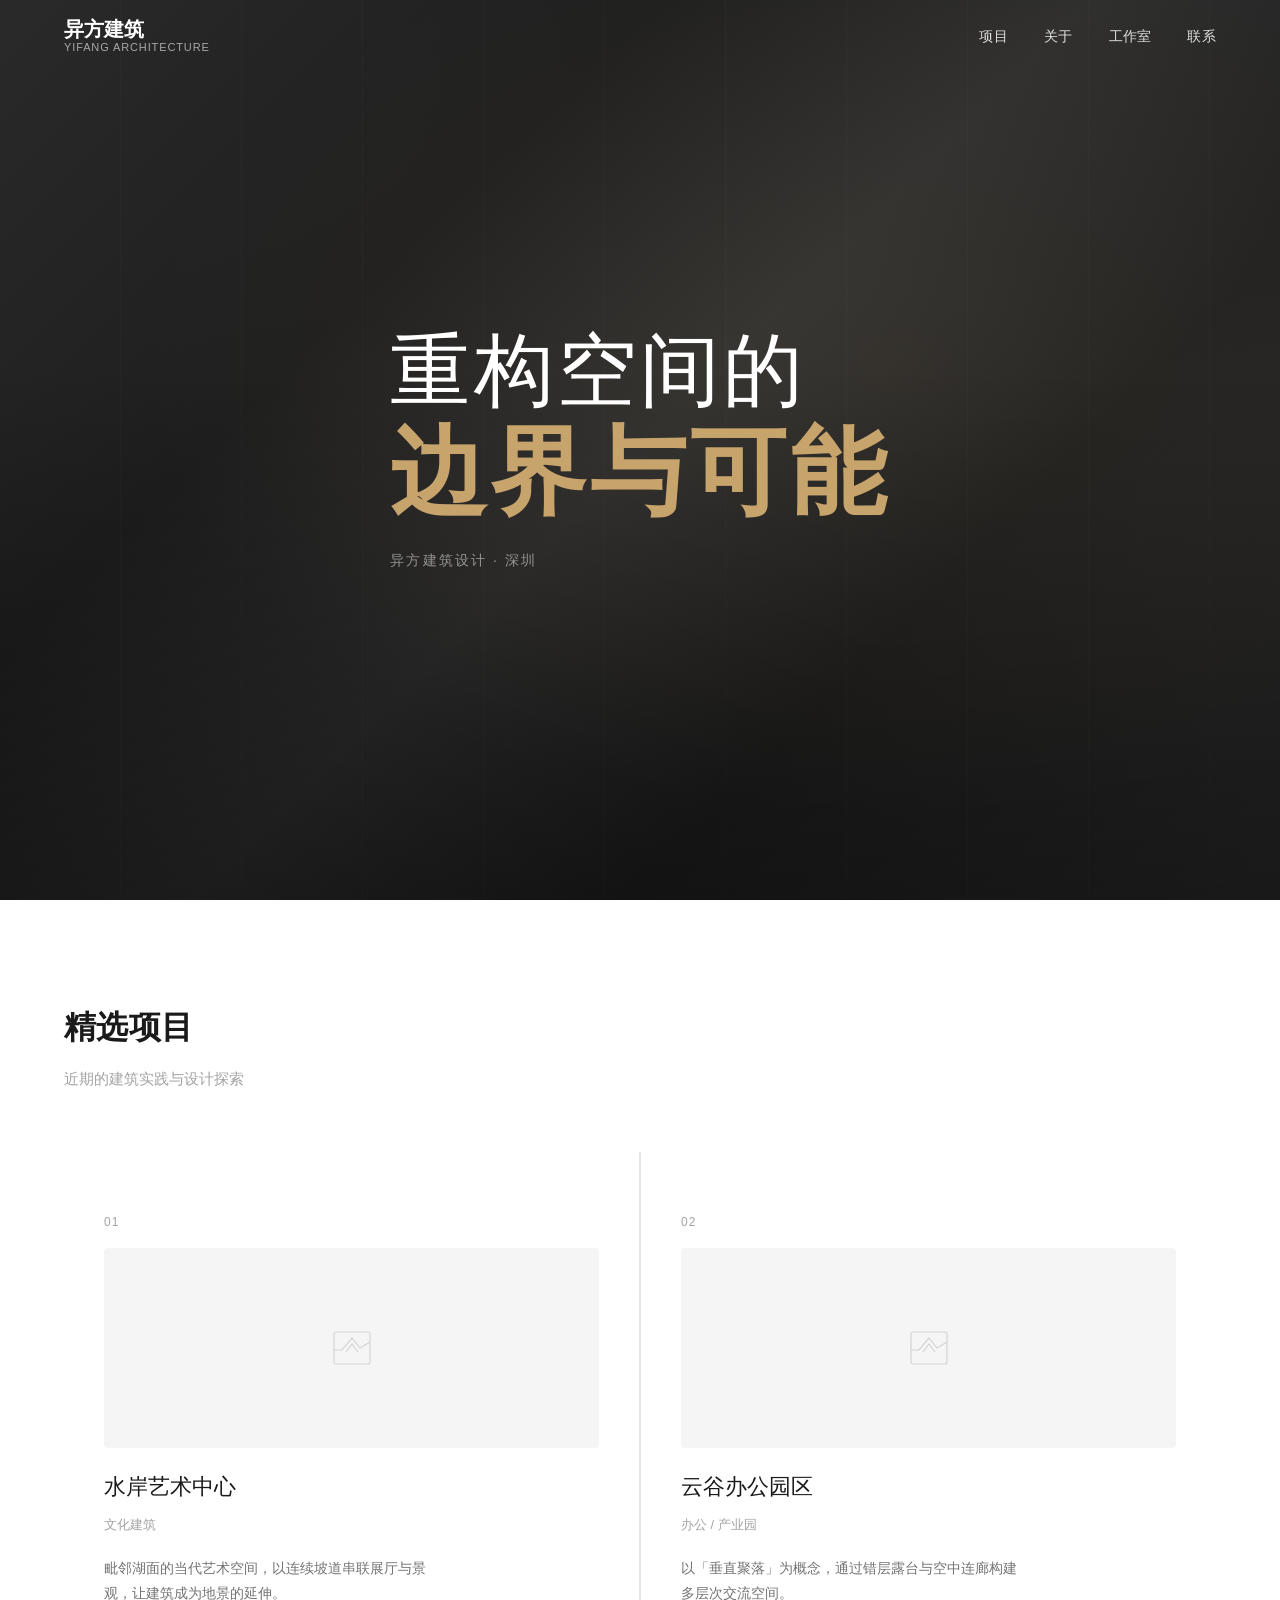
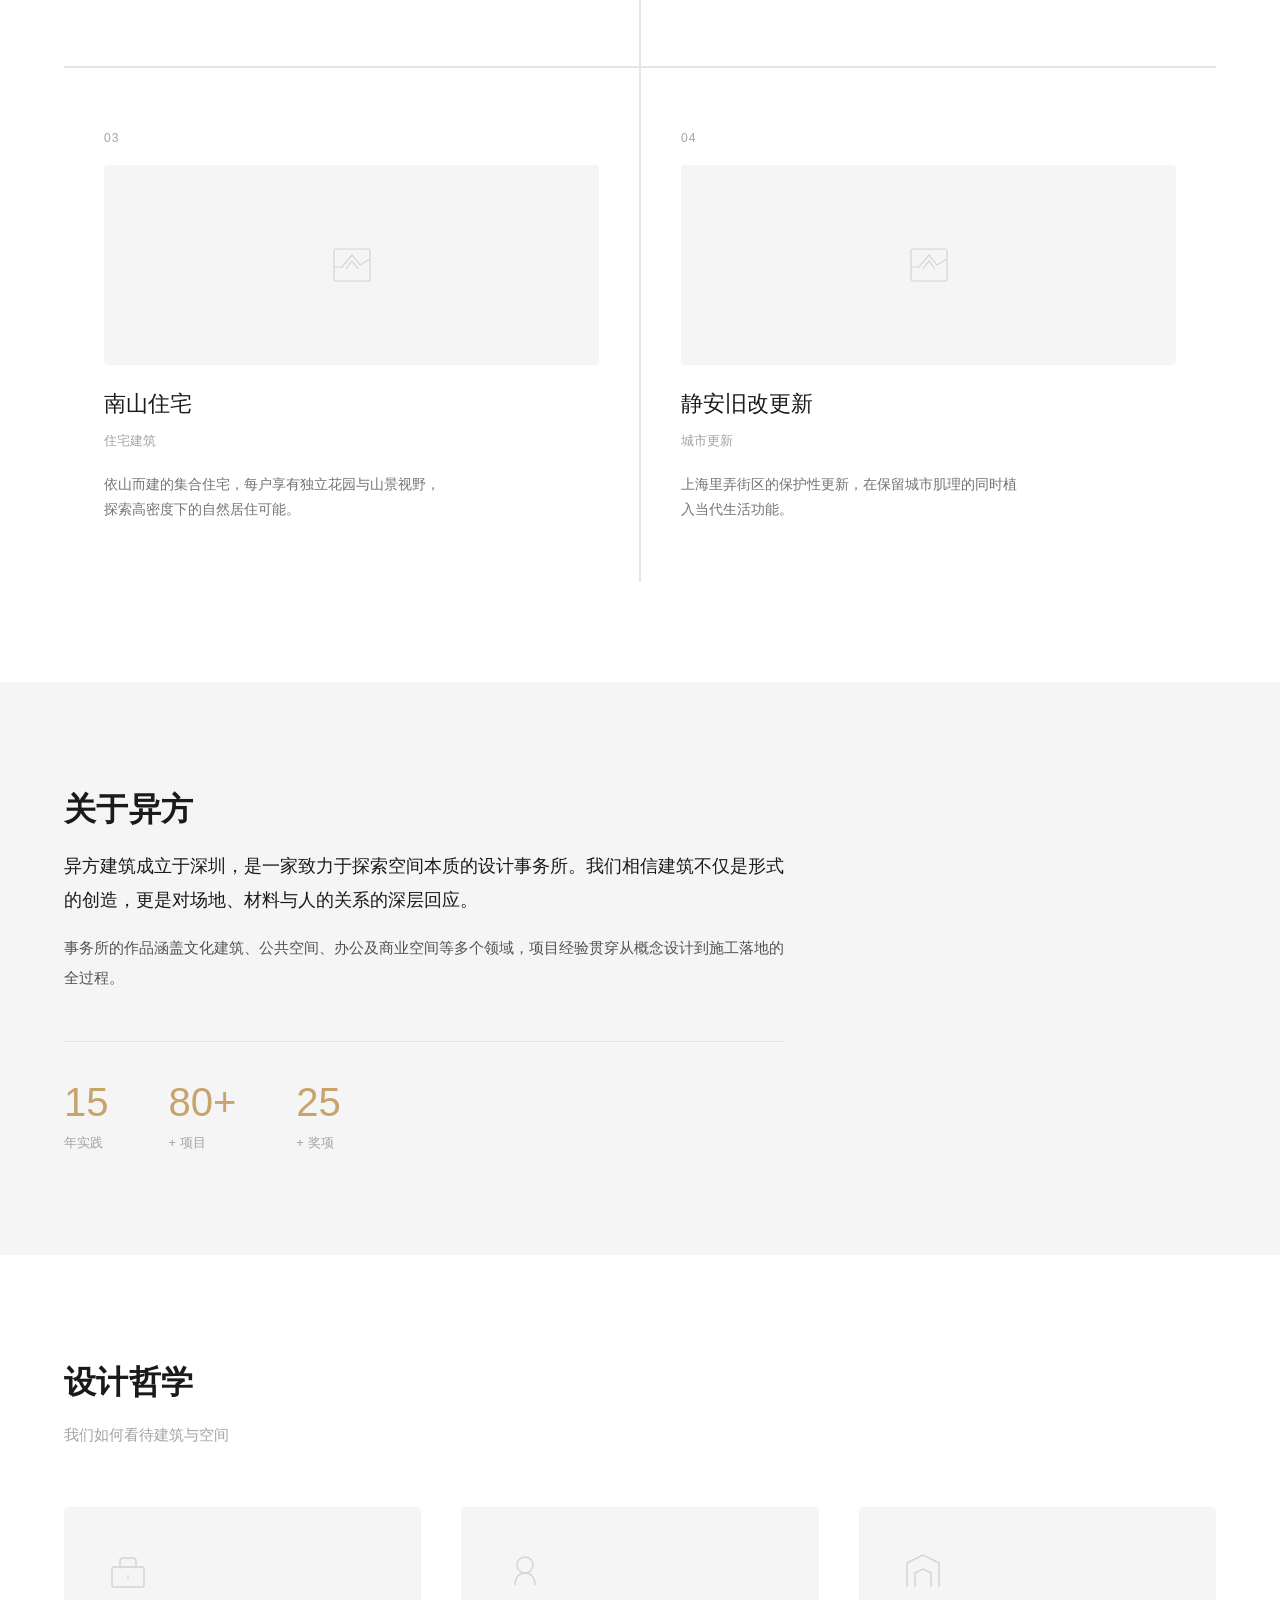
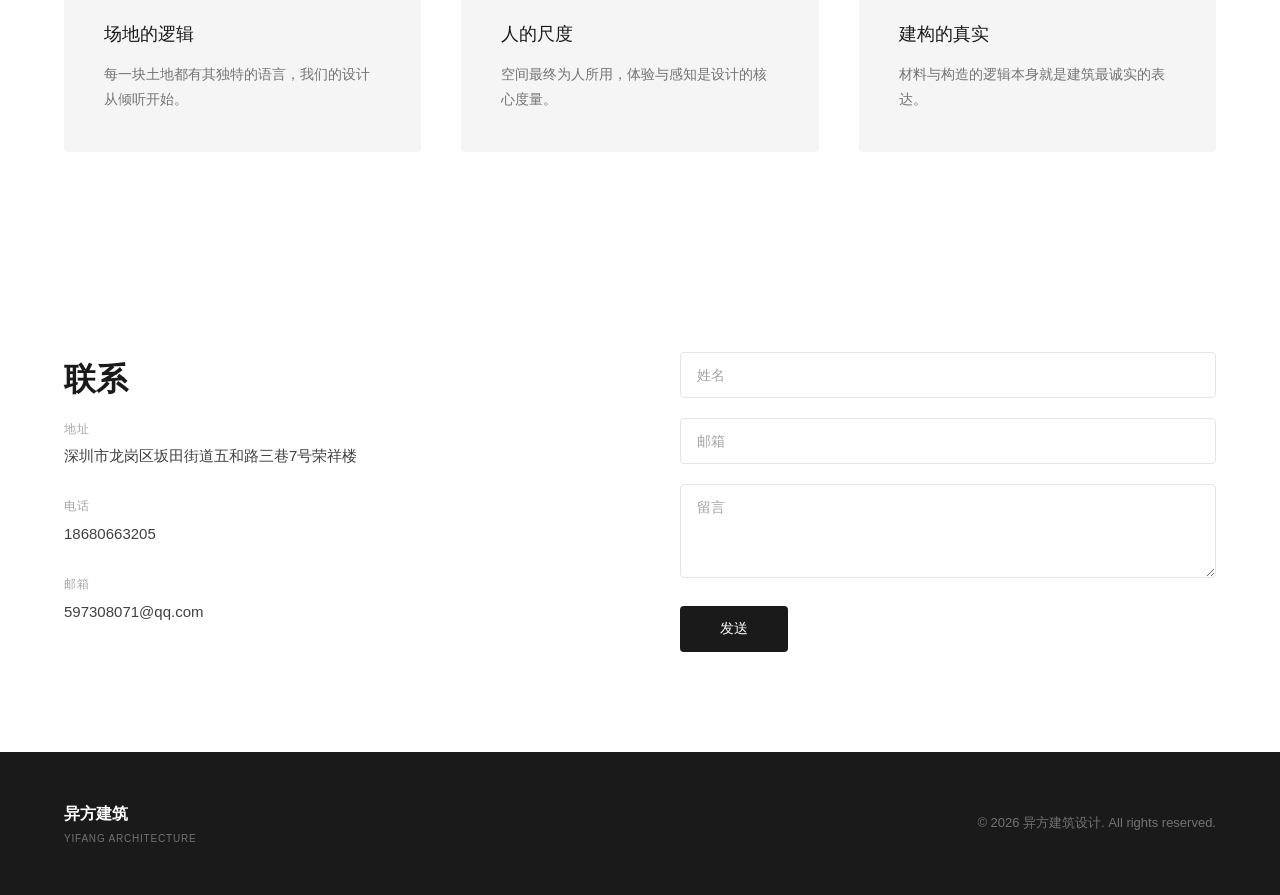
==== commit 97f22347: "feat: switch company info to Shenzhen version" ====
--- a/index.html
+++ b/index.html
@@ -44,7 +44,7 @@
                 <span class="hero-line">重构空间的</span>
                 <span class="hero-line accent">边界与可能</span>
             </h1>
-            <p class="hero-subtitle">异方建筑设计 · 上海</p>
+            <p class="hero-subtitle">异方建筑设计 · 深圳</p>
         </div>
     </section>
 
@@ -68,7 +68,7 @@
                 <div class="about-text">
                     <h2 class="section-title">关于异方</h2>
                     <p class="about-intro">
-                        异方建筑成立于上海，是一家致力于探索空间本质的设计事务所。
+                        异方建筑成立于深圳，是一家致力于探索空间本质的设计事务所。
                         我们相信建筑不仅是形式的创造，更是对场地、材料与人的关系的深层回应。
                     </p>
                     <p>
@@ -145,15 +145,15 @@
                     <h2 class="section-title">联系</h2>
                     <div class="contact-item">
                         <span class="contact-label">地址</span>
-                        <p>上海市静安区南京西路1788号</p>
+                        <p>深圳市龙岗区坂田街道五和路三巷7号荣祥楼</p>
                     </div>
                     <div class="contact-item">
                         <span class="contact-label">电话</span>
-                        <p>+86 21 6288 8800</p>
+                        <p>18680663205</p>
                     </div>
                     <div class="contact-item">
                         <span class="contact-label">邮箱</span>
-                        <p><a href="mailto:studio@yifang-arc.com">studio@yifang-arc.com</a></p>
+                        <p><a href="mailto:597308071@qq.com">597308071@qq.com</a></p>
                     </div>
                 </div>
                 <form class="contact-form" id="contactForm" netlify>
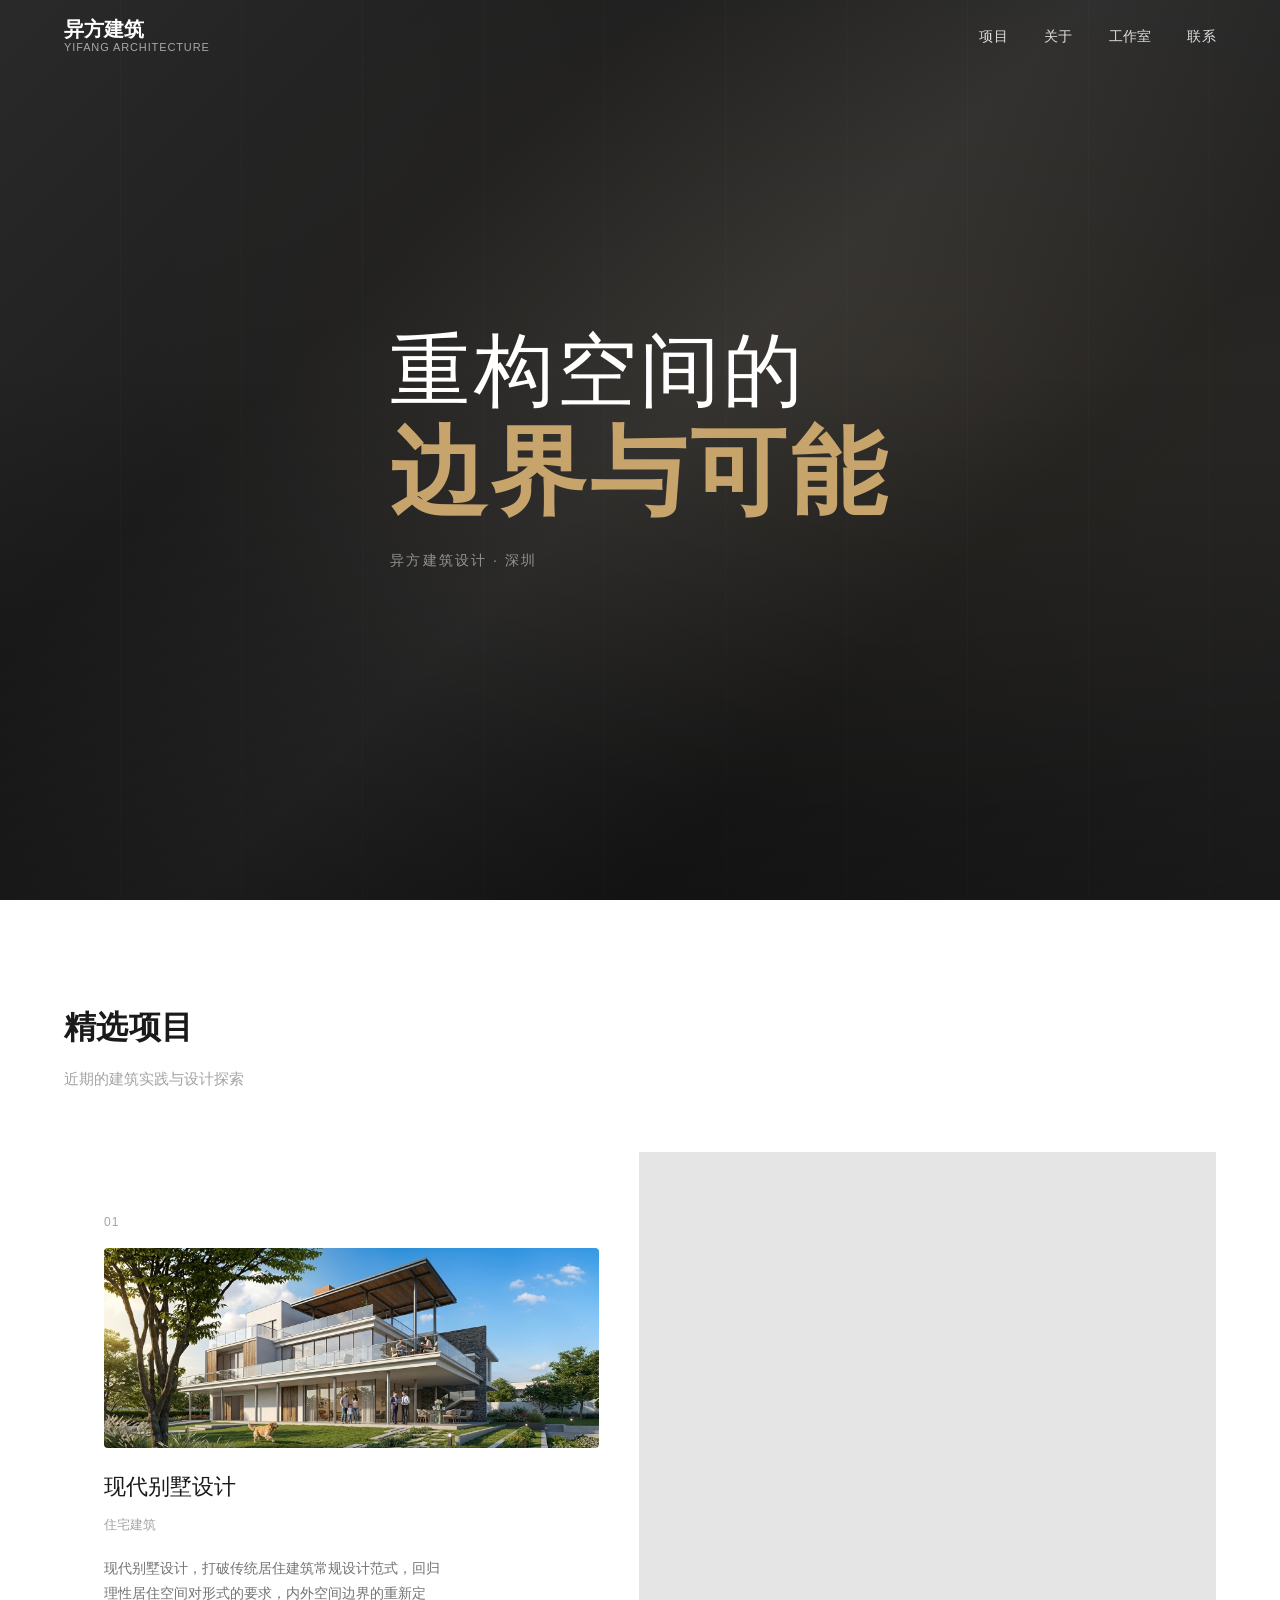
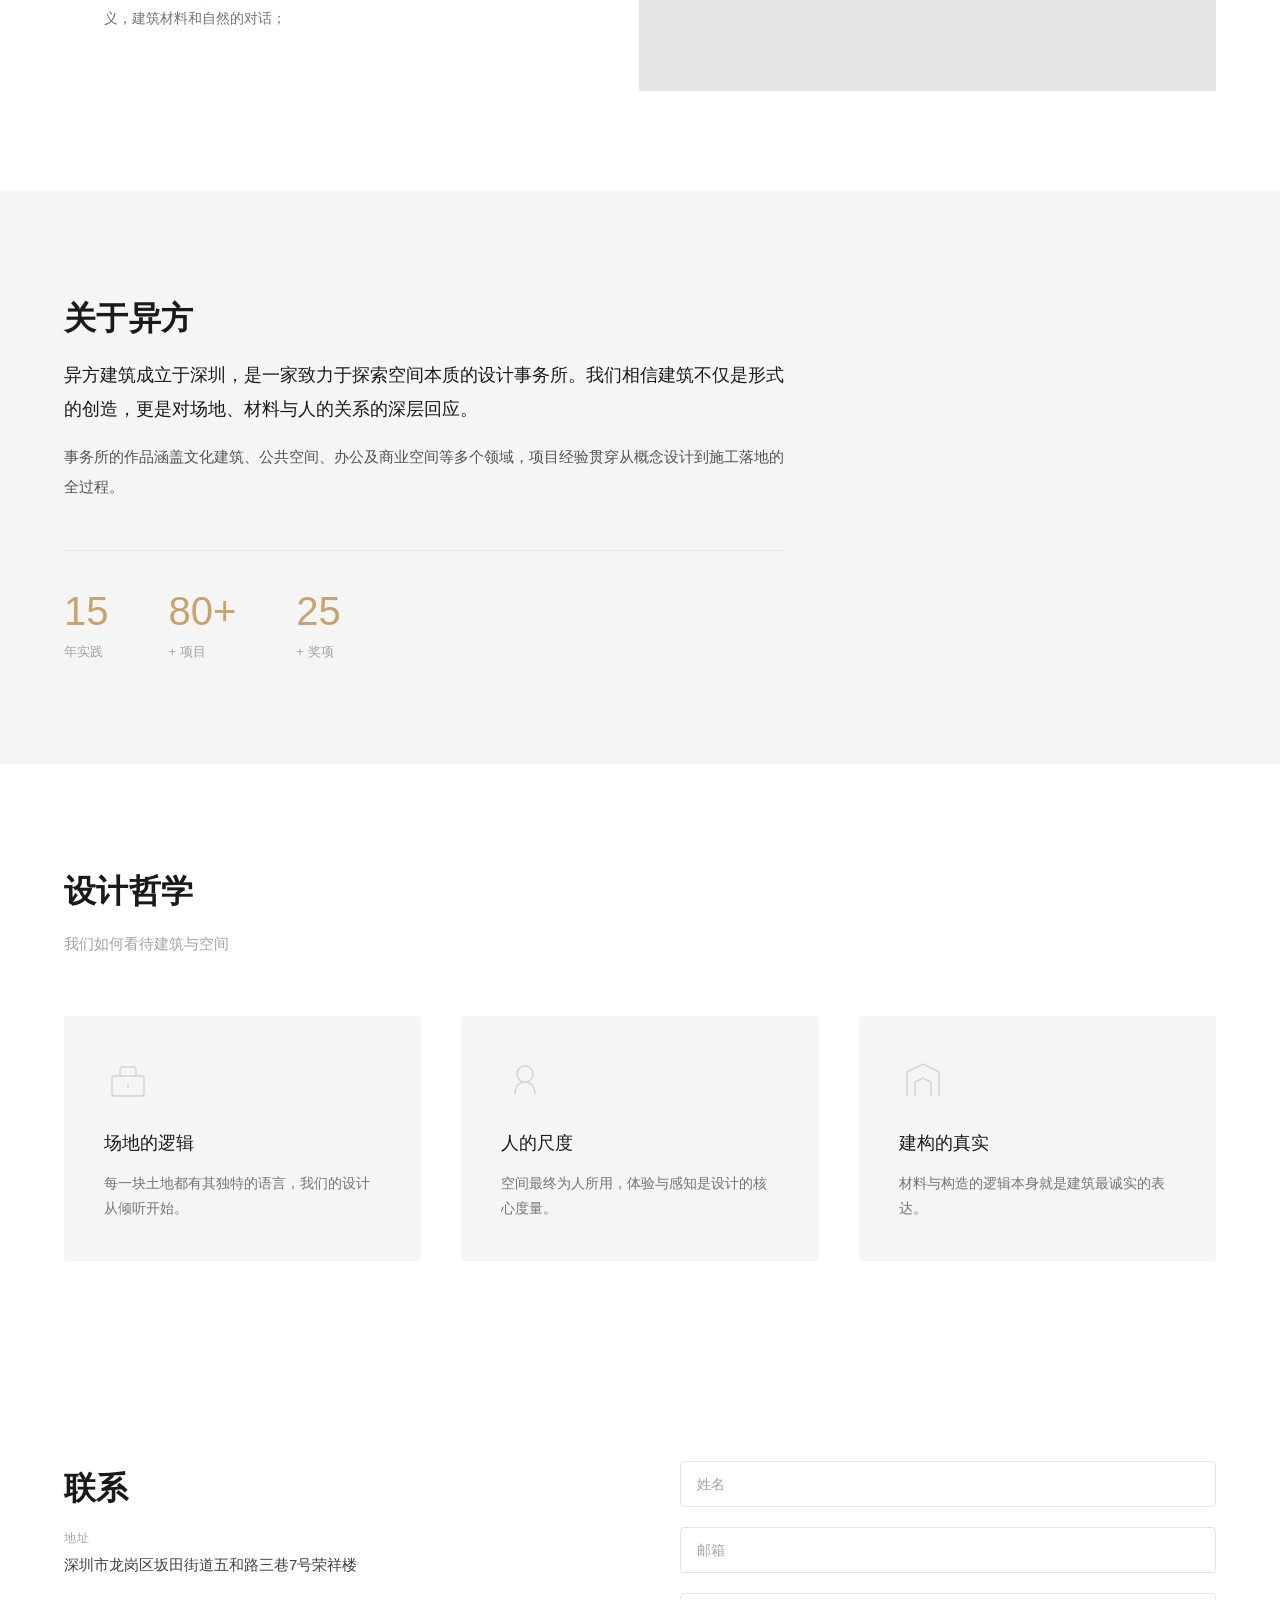
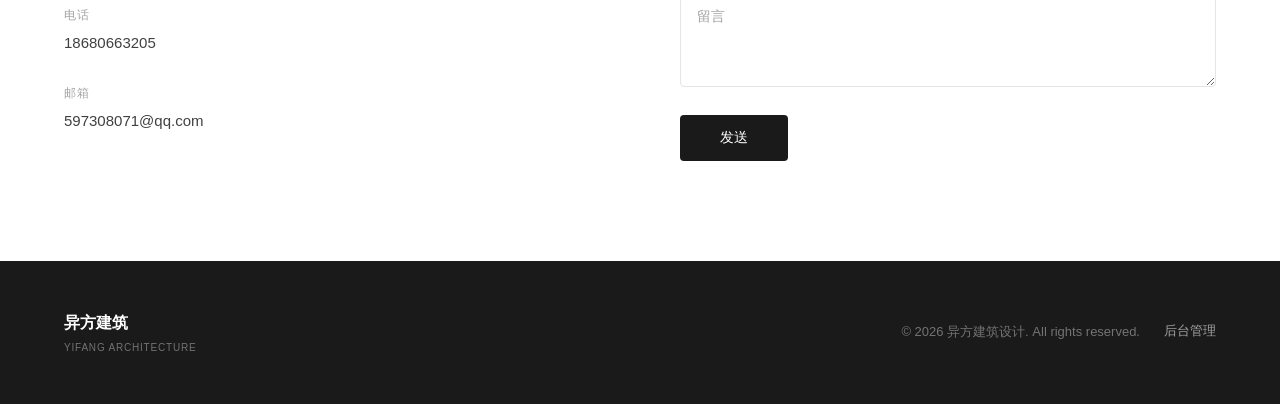
==== commit 217ffa65: "fix: render CMS project images and add admin entry" ====
--- a/index.html
+++ b/index.html
@@ -180,7 +180,10 @@
                     <span class="logo-zh">异方建筑</span>
                     <span class="logo-en">Yifang Architecture</span>
                 </div>
-                <p class="footer-copy">&copy; 2026 异方建筑设计. All rights reserved.</p>
+                <div class="footer-right">
+                    <p class="footer-copy">&copy; 2026 异方建筑设计. All rights reserved.</p>
+                    <a href="/admin/" class="footer-admin-link" data-netlify-identity-button>后台管理</a>
+                </div>
             </div>
         </div>
     </footer>
--- a/css/style.css
+++ b/css/style.css
@@ -345,6 +345,13 @@
     justify-content: center;
 }
 
+.project-card .project-thumb img {
+    width: 100%;
+    height: 100%;
+    display: block;
+    object-fit: cover;
+}
+
 .project-card .project-thumb svg {
     width: 48px;
     height: 48px;
@@ -566,6 +573,28 @@
     color: var(--gray-500);
 }
 
+.footer-right {
+    display: flex;
+    align-items: center;
+    gap: 24px;
+    flex-wrap: wrap;
+    justify-content: flex-end;
+}
+
+.footer-admin-link {
+    font-size: 13px;
+    color: var(--gray-400);
+    text-decoration: none;
+    padding-bottom: 2px;
+    border-bottom: 1px solid transparent;
+    transition: color 0.3s, border-color 0.3s;
+}
+
+.footer-admin-link:hover {
+    color: var(--accent);
+    border-color: var(--accent);
+}
+
 @media (max-width: 768px) {
     .main-nav {
         position: fixed;
@@ -611,6 +640,16 @@
         gap: 48px;
     }
 
+    .footer-content {
+        flex-direction: column;
+        align-items: flex-start;
+        gap: 16px;
+    }
+
+    .footer-right {
+        justify-content: flex-start;
+    }
+
     .stats {
         gap: 32px;
     }
